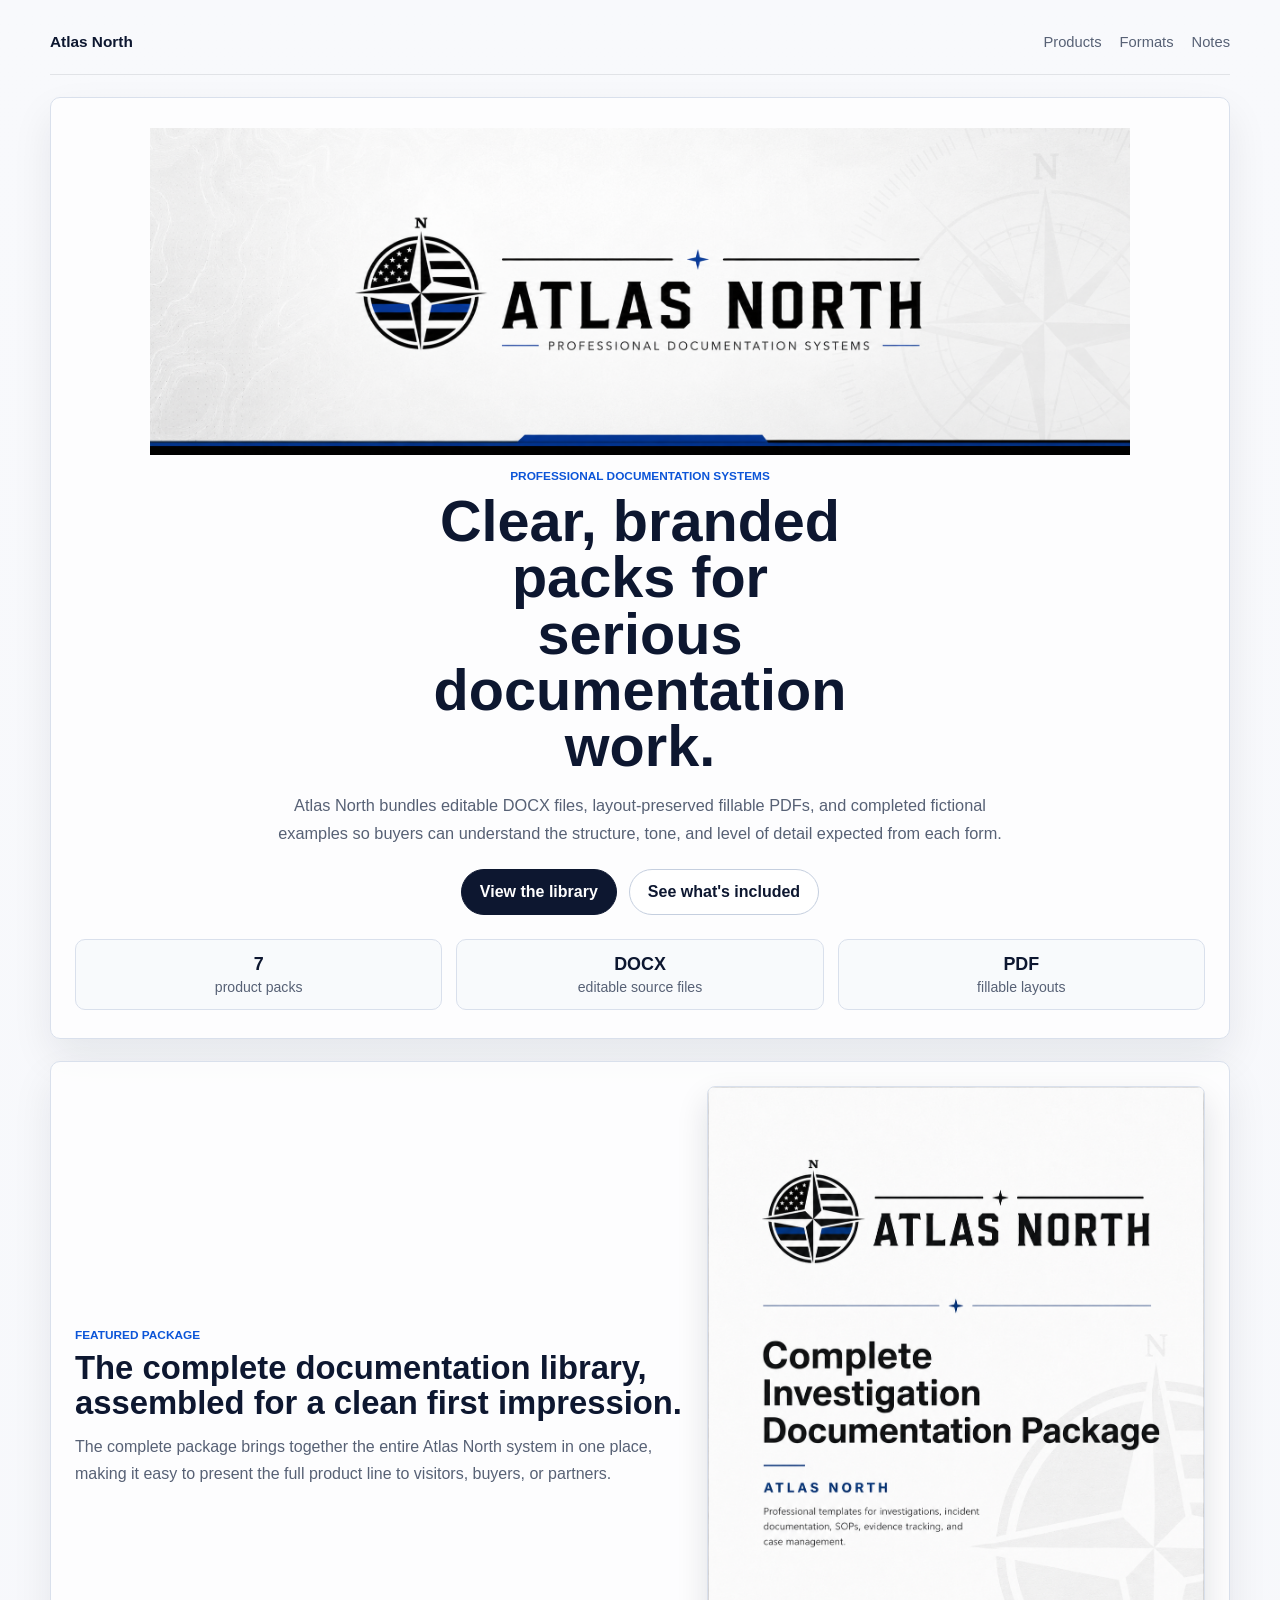
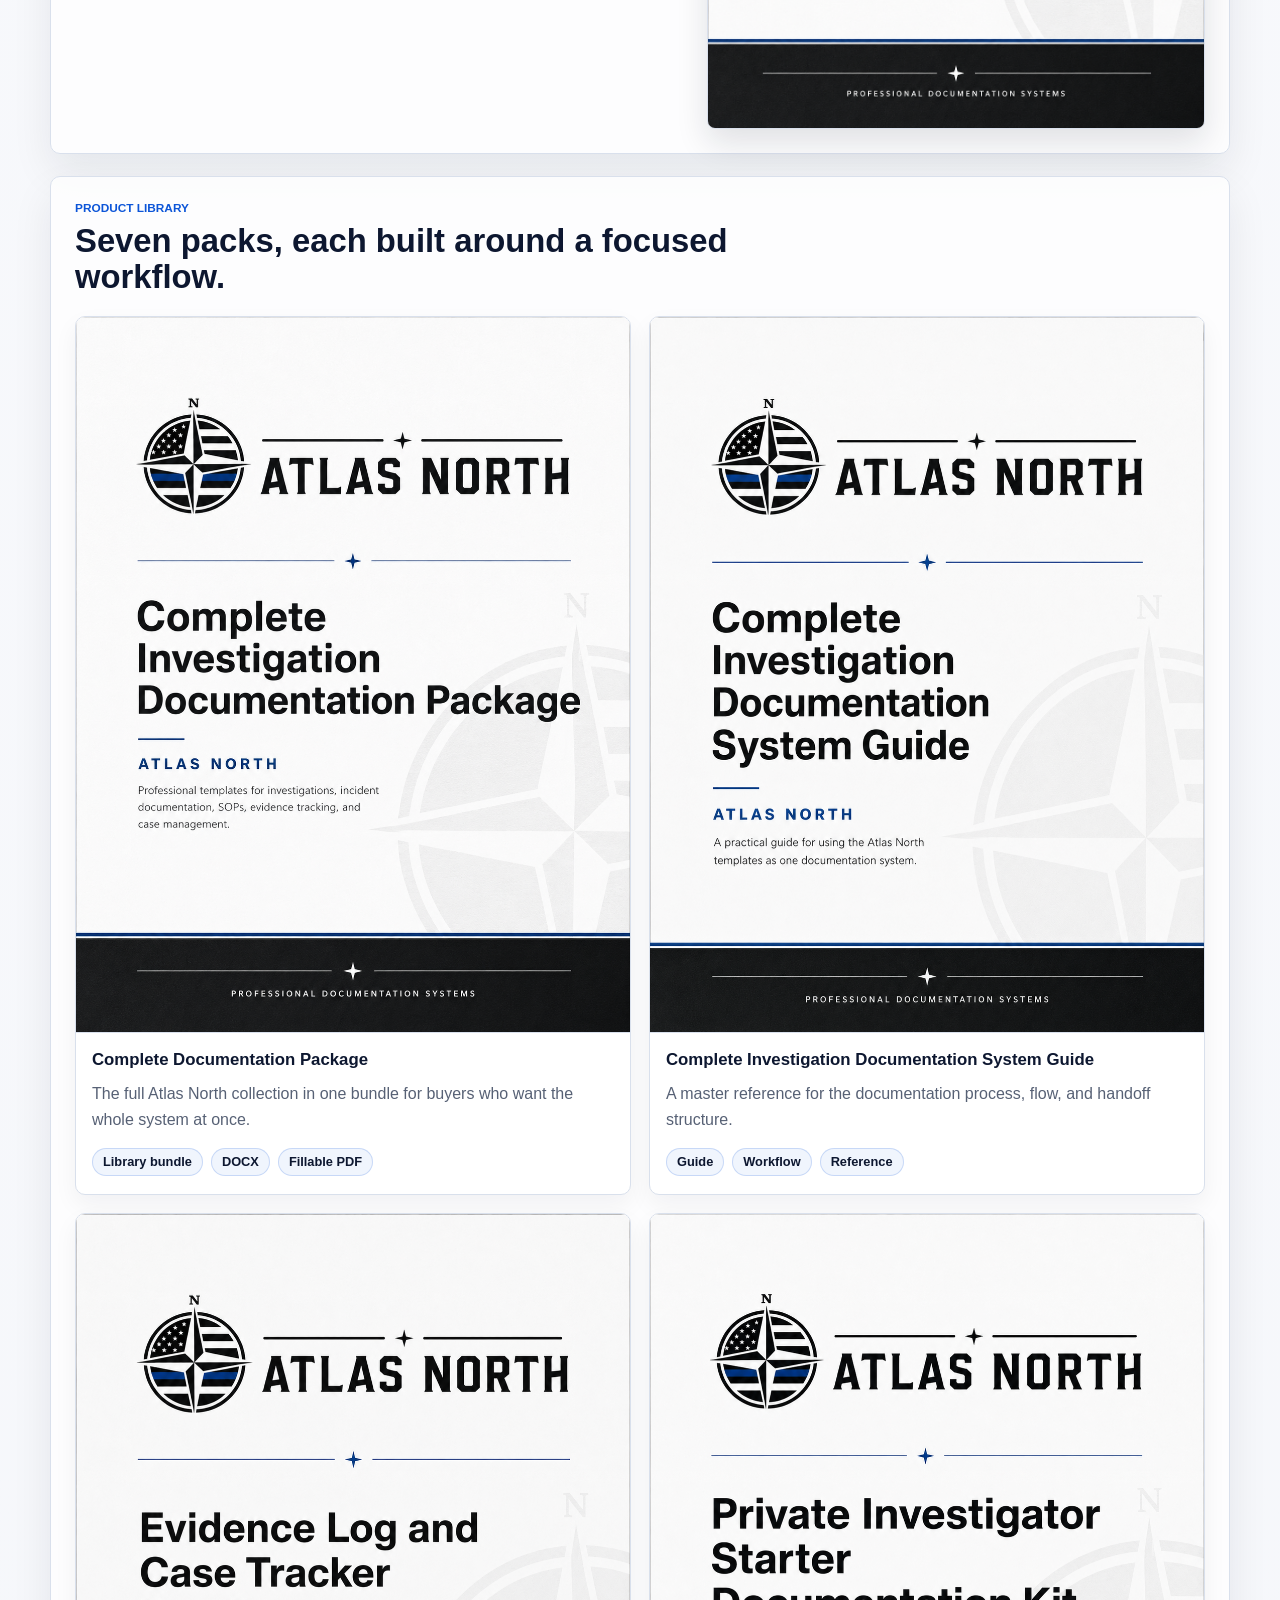
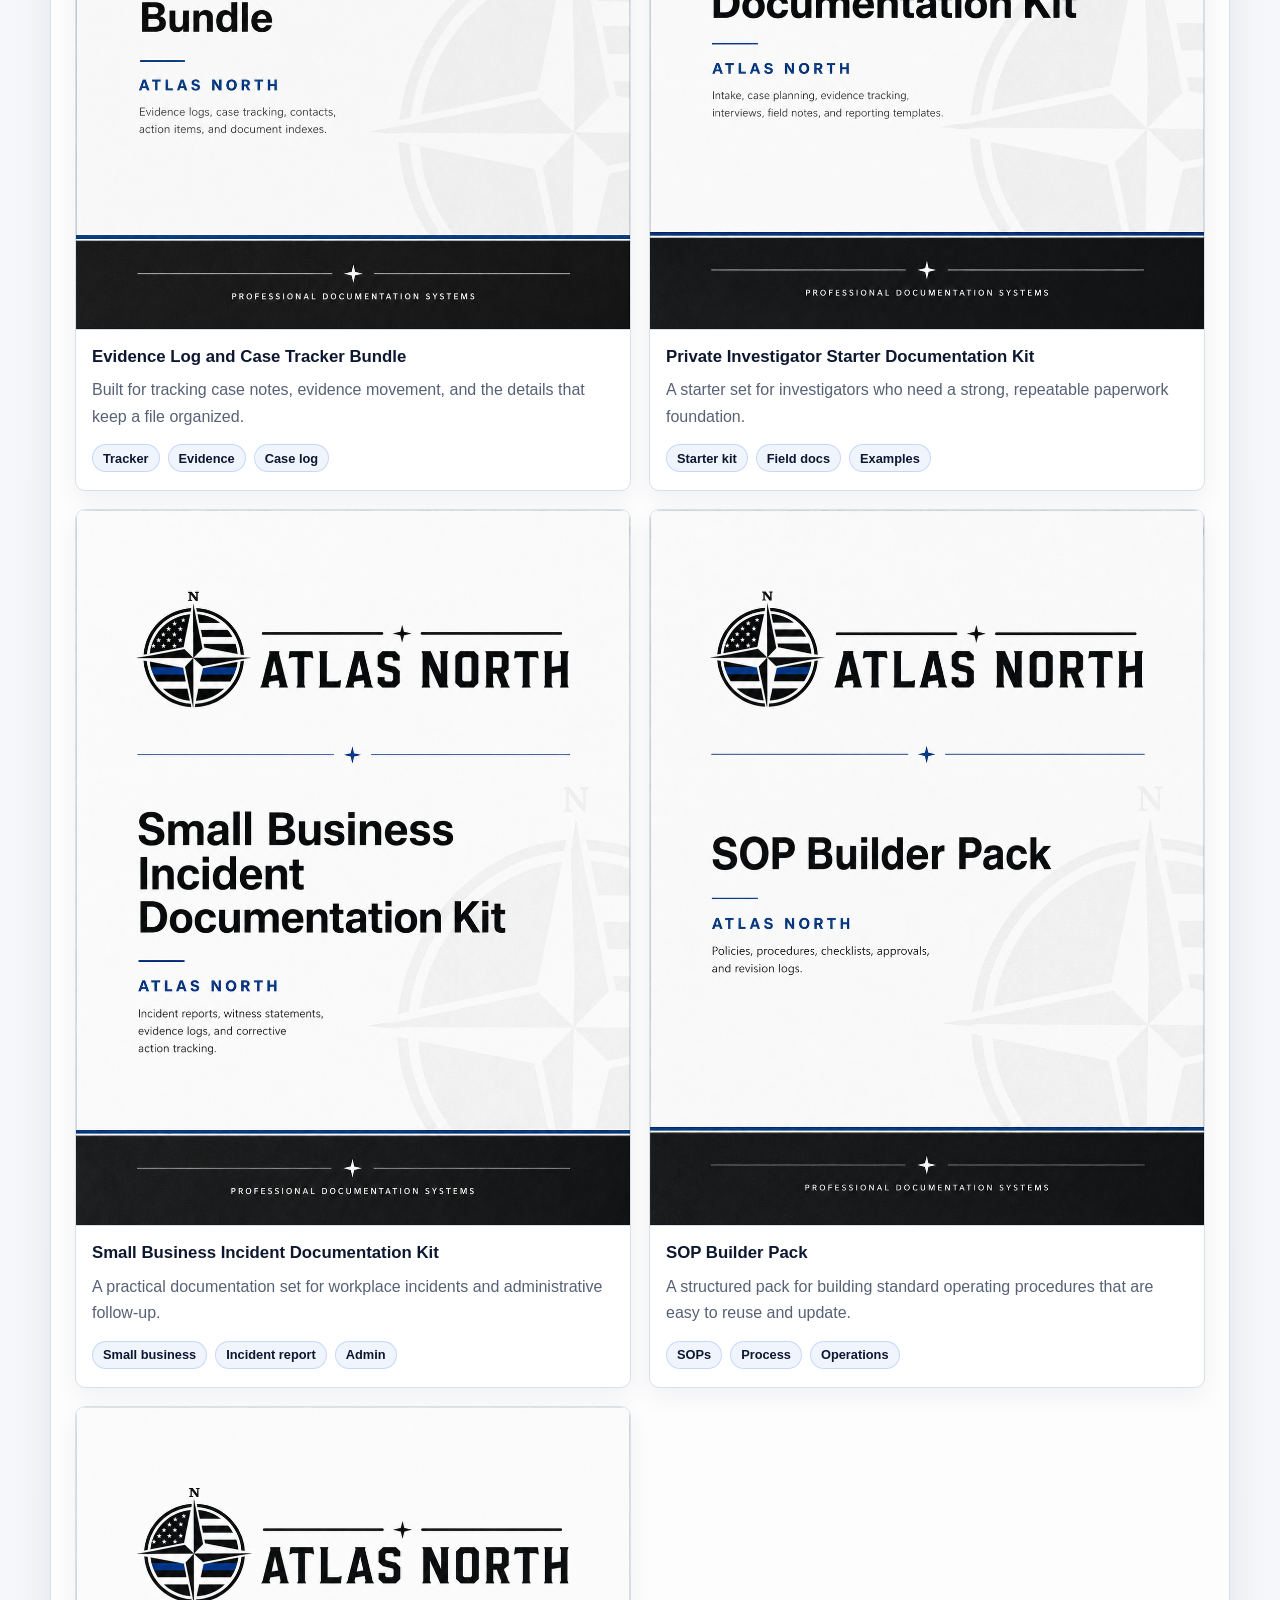
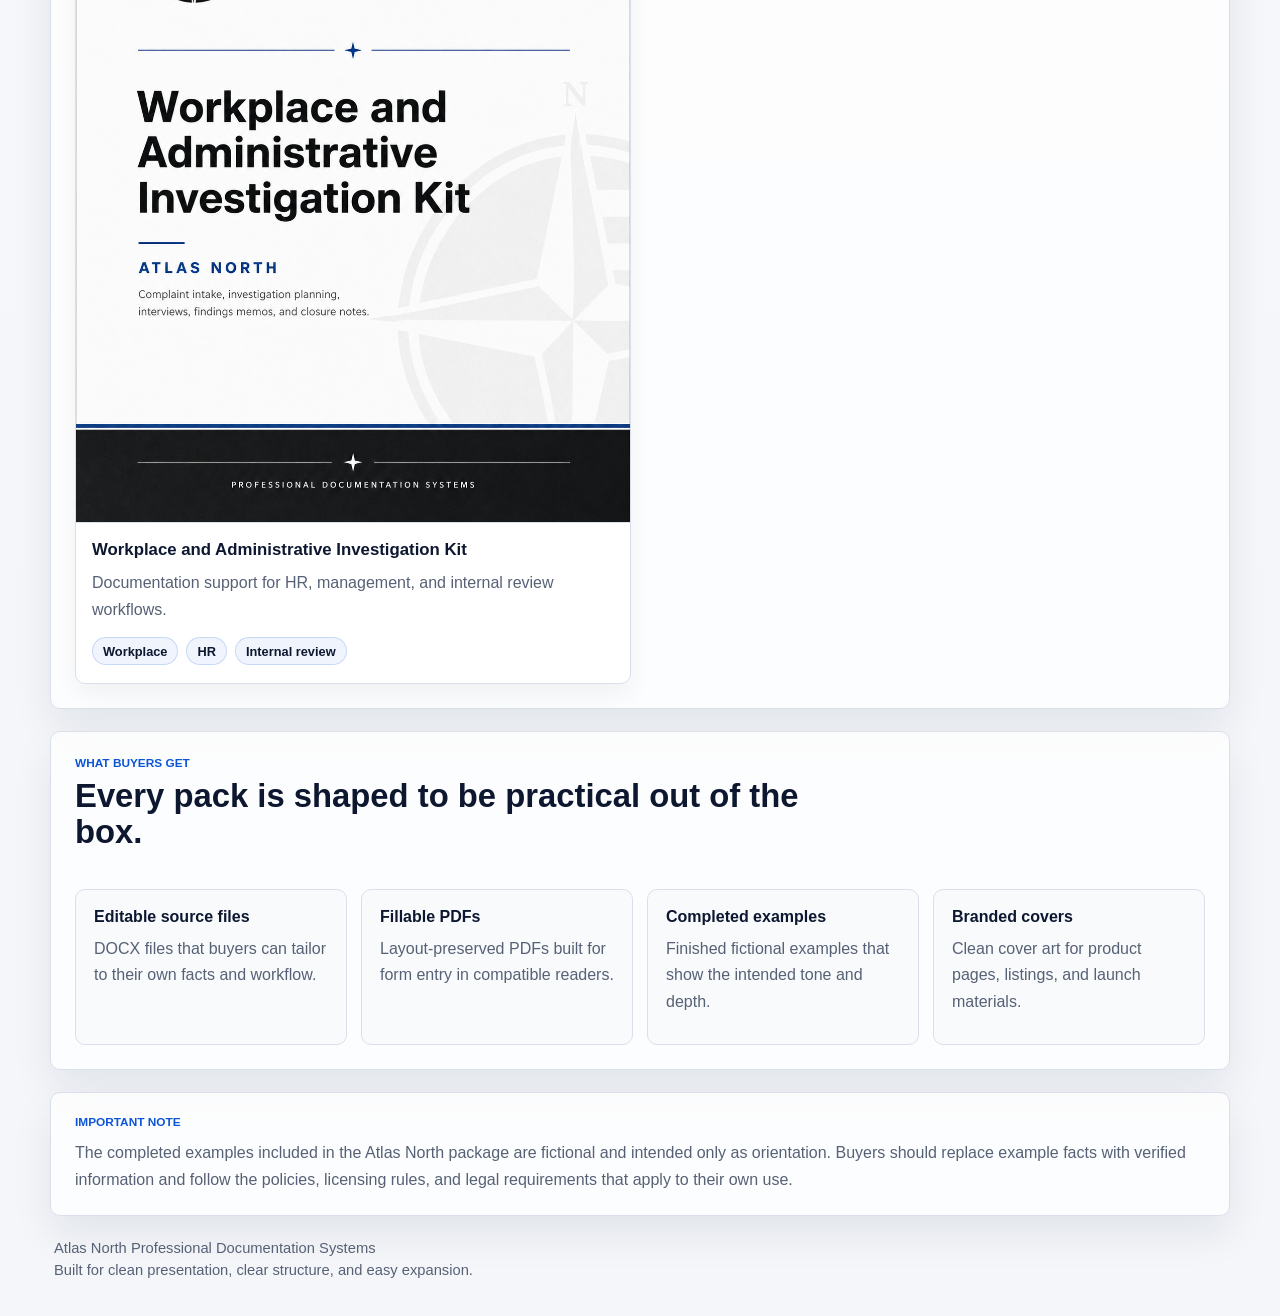
==== index.html @ 416d07b3 "Build Atlas North GitHub Pages site" ====
<!doctype html>
<html lang="en">
  <head>
    <meta charset="utf-8" />
    <meta name="viewport" content="width=device-width, initial-scale=1" />
    <meta
      name="description"
      content="Atlas North builds professional documentation systems with editable DOCX files, fillable PDFs, and completed examples for orientation."
    />
    <meta name="theme-color" content="#0d1730" />
    <title>Atlas North | Professional Documentation Systems</title>
    <link rel="icon" href="favicon.svg" type="image/svg+xml" />
    <link rel="stylesheet" href="styles.css" />
  </head>
  <body>
    <div class="page-shell">
      <header class="topbar">
        <a class="brand" href="#top" aria-label="Atlas North home">Atlas North</a>
        <nav class="nav">
          <a href="#products">Products</a>
          <a href="#formats">Formats</a>
          <a href="#notes">Notes</a>
        </nav>
      </header>

      <main id="top">
        <section class="hero">
          <img
            class="hero-logo"
            src="assets/atlas-north-header.png"
            alt="Atlas North Professional Documentation Systems logo"
          />

          <p class="kicker">Professional documentation systems</p>
          <h1>Clear, branded packs for serious documentation work.</h1>
          <p class="lede">
            Atlas North bundles editable DOCX files, layout-preserved fillable
            PDFs, and completed fictional examples so buyers can understand the
            structure, tone, and level of detail expected from each form.
          </p>

          <div class="hero-actions">
            <a class="button button-primary" href="#products">View the library</a>
            <a class="button button-secondary" href="#formats">See what&apos;s included</a>
          </div>

          <ul class="hero-stats" aria-label="Atlas North highlights">
            <li>
              <strong>7</strong>
              <span>product packs</span>
            </li>
            <li>
              <strong>DOCX</strong>
              <span>editable source files</span>
            </li>
            <li>
              <strong>PDF</strong>
              <span>fillable layouts</span>
            </li>
          </ul>
        </section>

        <section class="feature-band">
          <div class="feature-copy">
            <p class="section-label">Featured package</p>
            <h2>The complete documentation library, assembled for a clean first impression.</h2>
            <p>
              The complete package brings together the entire Atlas North system
              in one place, making it easy to present the full product line to
              visitors, buyers, or partners.
            </p>
          </div>
          <img
            class="feature-cover"
            src="assets/complete-documentation-package.png"
            alt="Cover art for the Atlas North Complete Documentation Package"
          />
        </section>

        <section id="products" class="section-block">
          <div class="section-heading">
            <p class="section-label">Product library</p>
            <h2>Seven packs, each built around a focused workflow.</h2>
          </div>

          <div class="product-grid">
            <article class="product-card">
              <img
                src="assets/complete-documentation-package.png"
                alt="Atlas North Complete Documentation Package cover"
              />
              <div class="card-body">
                <h3>Complete Documentation Package</h3>
                <p>
                  The full Atlas North collection in one bundle for buyers who
                  want the whole system at once.
                </p>
                <div class="tag-row">
                  <span>Library bundle</span>
                  <span>DOCX</span>
                  <span>Fillable PDF</span>
                </div>
              </div>
            </article>

            <article class="product-card">
              <img
                src="assets/complete-investigation-guide.png"
                alt="Atlas North Complete Investigation Documentation System Guide cover"
              />
              <div class="card-body">
                <h3>Complete Investigation Documentation System Guide</h3>
                <p>
                  A master reference for the documentation process, flow, and
                  handoff structure.
                </p>
                <div class="tag-row">
                  <span>Guide</span>
                  <span>Workflow</span>
                  <span>Reference</span>
                </div>
              </div>
            </article>

            <article class="product-card">
              <img
                src="assets/evidence-log-case-tracker.png"
                alt="Atlas North Evidence Log and Case Tracker Bundle cover"
              />
              <div class="card-body">
                <h3>Evidence Log and Case Tracker Bundle</h3>
                <p>
                  Built for tracking case notes, evidence movement, and the
                  details that keep a file organized.
                </p>
                <div class="tag-row">
                  <span>Tracker</span>
                  <span>Evidence</span>
                  <span>Case log</span>
                </div>
              </div>
            </article>

            <article class="product-card">
              <img
                src="assets/private-investigator-starter-kit.png"
                alt="Atlas North Private Investigator Starter Documentation Kit cover"
              />
              <div class="card-body">
                <h3>Private Investigator Starter Documentation Kit</h3>
                <p>
                  A starter set for investigators who need a strong, repeatable
                  paperwork foundation.
                </p>
                <div class="tag-row">
                  <span>Starter kit</span>
                  <span>Field docs</span>
                  <span>Examples</span>
                </div>
              </div>
            </article>

            <article class="product-card">
              <img
                src="assets/small-business-incident-kit.png"
                alt="Atlas North Small Business Incident Documentation Kit cover"
              />
              <div class="card-body">
                <h3>Small Business Incident Documentation Kit</h3>
                <p>
                  A practical documentation set for workplace incidents and
                  administrative follow-up.
                </p>
                <div class="tag-row">
                  <span>Small business</span>
                  <span>Incident report</span>
                  <span>Admin</span>
                </div>
              </div>
            </article>

            <article class="product-card">
              <img
                src="assets/sop-builder-pack.png"
                alt="Atlas North SOP Builder Pack cover"
              />
              <div class="card-body">
                <h3>SOP Builder Pack</h3>
                <p>
                  A structured pack for building standard operating procedures
                  that are easy to reuse and update.
                </p>
                <div class="tag-row">
                  <span>SOPs</span>
                  <span>Process</span>
                  <span>Operations</span>
                </div>
              </div>
            </article>

            <article class="product-card">
              <img
                src="assets/workplace-administrative-investigation-kit.png"
                alt="Atlas North Workplace and Administrative Investigation Kit cover"
              />
              <div class="card-body">
                <h3>Workplace and Administrative Investigation Kit</h3>
                <p>
                  Documentation support for HR, management, and internal review
                  workflows.
                </p>
                <div class="tag-row">
                  <span>Workplace</span>
                  <span>HR</span>
                  <span>Internal review</span>
                </div>
              </div>
            </article>
          </div>
        </section>

        <section id="formats" class="section-block split-block">
          <div class="section-heading">
            <p class="section-label">What buyers get</p>
            <h2>Every pack is shaped to be practical out of the box.</h2>
          </div>

          <div class="format-grid">
            <article class="info-card">
              <h3>Editable source files</h3>
              <p>DOCX files that buyers can tailor to their own facts and workflow.</p>
            </article>
            <article class="info-card">
              <h3>Fillable PDFs</h3>
              <p>Layout-preserved PDFs built for form entry in compatible readers.</p>
            </article>
            <article class="info-card">
              <h3>Completed examples</h3>
              <p>Finished fictional examples that show the intended tone and depth.</p>
            </article>
            <article class="info-card">
              <h3>Branded covers</h3>
              <p>Clean cover art for product pages, listings, and launch materials.</p>
            </article>
          </div>
        </section>

        <section id="notes" class="note-panel">
          <p class="section-label">Important note</p>
          <p>
            The completed examples included in the Atlas North package are
            fictional and intended only as orientation. Buyers should replace
            example facts with verified information and follow the policies,
            licensing rules, and legal requirements that apply to their own use.
          </p>
        </section>
      </main>

      <footer class="footer">
        <p>Atlas North Professional Documentation Systems</p>
        <p>Built for clean presentation, clear structure, and easy expansion.</p>
      </footer>
    </div>
  </body>
</html>
---- styles.css ----
:root {
  color-scheme: light;
  --bg: #f4f6fa;
  --panel: #ffffff;
  --panel-soft: #f8fafc;
  --line: #d9e0ec;
  --line-strong: #c5cfdf;
  --text: #101522;
  --muted: #576175;
  --accent: #0c55d8;
  --accent-deep: #0d1730;
  --shadow: 0 18px 40px rgba(15, 23, 42, 0.08);
}

*,
*::before,
*::after {
  box-sizing: border-box;
}

html {
  scroll-behavior: smooth;
}

body {
  margin: 0;
  font-family: Arial, Helvetica, sans-serif;
  background: linear-gradient(180deg, #f8f9fc 0%, var(--bg) 100%);
  color: var(--text);
}

img {
  display: block;
  max-width: 100%;
}

a {
  color: inherit;
  text-decoration: none;
}

.page-shell {
  width: min(1180px, calc(100% - 32px));
  margin: 0 auto;
  padding: 18px 0 36px;
}

.topbar {
  display: flex;
  align-items: center;
  justify-content: space-between;
  gap: 20px;
  padding: 10px 0 18px;
  border-bottom: 1px solid rgba(22, 31, 53, 0.1);
}

.brand {
  font-size: 0.96rem;
  font-weight: 700;
  color: var(--accent-deep);
}

.nav {
  display: flex;
  flex-wrap: wrap;
  justify-content: flex-end;
  gap: 18px;
  font-size: 0.92rem;
  color: var(--muted);
}

.nav a {
  display: inline-block;
  padding: 6px 0;
}

.hero,
.feature-band,
.section-block,
.note-panel {
  margin-top: 22px;
  border: 1px solid var(--line);
  background: rgba(255, 255, 255, 0.78);
  box-shadow: var(--shadow);
  border-radius: 10px;
}

.hero {
  padding: 30px 24px 28px;
  text-align: center;
}

.hero-logo {
  width: min(100%, 980px);
  margin: 0 auto 14px;
}

.kicker,
.section-label {
  margin: 0;
  text-transform: uppercase;
  font-size: 0.74rem;
  font-weight: 700;
  color: var(--accent);
}

.hero h1 {
  margin: 10px auto 0;
  max-width: 13ch;
  font-size: 3.6rem;
  line-height: 0.98;
  letter-spacing: 0;
  color: var(--accent-deep);
}

.lede {
  width: min(100%, 760px);
  margin: 16px auto 0;
  font-size: 1.02rem;
  line-height: 1.72;
  color: var(--muted);
}

.hero-actions {
  display: flex;
  flex-wrap: wrap;
  justify-content: center;
  gap: 12px;
  margin-top: 22px;
}

.button {
  display: inline-flex;
  align-items: center;
  justify-content: center;
  min-height: 46px;
  padding: 0 18px;
  border-radius: 999px;
  border: 1px solid transparent;
  font-weight: 700;
  transition: transform 140ms ease, border-color 140ms ease, background 140ms ease;
}

.button:hover,
.button:focus-visible,
.nav a:hover,
.nav a:focus-visible,
.brand:hover,
.brand:focus-visible {
  transform: translateY(-1px);
}

.button-primary {
  background: var(--accent-deep);
  color: #fff;
  border-color: var(--accent-deep);
}

.button-secondary {
  background: #fff;
  color: var(--accent-deep);
  border-color: var(--line-strong);
}

.hero-stats {
  display: grid;
  grid-template-columns: repeat(3, minmax(0, 1fr));
  gap: 14px;
  margin: 24px 0 0;
  padding: 0;
  list-style: none;
}

.hero-stats li {
  padding: 14px 16px;
  border: 1px solid var(--line);
  border-radius: 10px;
  background: var(--panel-soft);
}

.hero-stats strong {
  display: block;
  font-size: 1.12rem;
  color: var(--accent-deep);
}

.hero-stats span {
  display: block;
  margin-top: 4px;
  font-size: 0.88rem;
  color: var(--muted);
}

.feature-band {
  display: grid;
  grid-template-columns: 1.1fr 0.9fr;
  align-items: center;
  gap: 24px;
  padding: 24px;
}

.feature-copy h2,
.section-heading h2 {
  margin: 8px 0 0;
  font-size: 2.05rem;
  line-height: 1.08;
  color: var(--accent-deep);
}

.feature-copy p:last-child {
  margin: 12px 0 0;
  line-height: 1.7;
  color: var(--muted);
}

.feature-cover {
  width: 100%;
  aspect-ratio: 1103 / 1426;
  object-fit: contain;
  border-radius: 8px;
  border: 1px solid var(--line);
  background: #fff;
  box-shadow: 0 14px 32px rgba(15, 23, 42, 0.12);
}

.section-block {
  padding: 24px;
}

.section-heading {
  max-width: 760px;
}

.product-grid {
  display: grid;
  grid-template-columns: repeat(2, minmax(0, 1fr));
  gap: 18px;
  margin-top: 22px;
}

.product-card {
  overflow: hidden;
  border: 1px solid var(--line);
  border-radius: 10px;
  background: #fff;
  box-shadow: 0 10px 24px rgba(15, 23, 42, 0.05);
}

.product-card img {
  width: 100%;
  aspect-ratio: 1103 / 1426;
  object-fit: contain;
  border-bottom: 1px solid var(--line);
  background: #fff;
}

.card-body {
  padding: 16px 16px 18px;
}

.card-body h3 {
  margin: 0;
  font-size: 1.05rem;
  line-height: 1.28;
  color: var(--accent-deep);
}

.card-body p {
  margin: 10px 0 0;
  line-height: 1.65;
  color: var(--muted);
}

.tag-row {
  display: flex;
  flex-wrap: wrap;
  gap: 8px;
  margin-top: 14px;
}

.tag-row span {
  display: inline-flex;
  align-items: center;
  min-height: 28px;
  padding: 0 10px;
  border-radius: 999px;
  border: 1px solid rgba(12, 85, 216, 0.18);
  background: rgba(12, 85, 216, 0.06);
  color: var(--accent-deep);
  font-size: 0.8rem;
  font-weight: 700;
}

.split-block {
  display: grid;
  gap: 18px;
}

.format-grid {
  display: grid;
  grid-template-columns: repeat(4, minmax(0, 1fr));
  gap: 14px;
  margin-top: 22px;
}

.info-card {
  min-height: 156px;
  padding: 18px;
  border: 1px solid var(--line);
  border-radius: 10px;
  background: var(--panel-soft);
}

.info-card h3 {
  margin: 0;
  font-size: 1rem;
  color: var(--accent-deep);
}

.info-card p {
  margin: 10px 0 0;
  line-height: 1.65;
  color: var(--muted);
}

.note-panel {
  padding: 22px 24px;
}

.note-panel p:last-child {
  margin: 10px 0 0;
  line-height: 1.7;
  color: var(--muted);
}

.footer {
  padding: 18px 4px 2px;
  color: var(--muted);
  font-size: 0.92rem;
}

.footer p {
  margin: 6px 0 0;
}

@media (max-width: 900px) {
  .hero h1 {
    font-size: 2.9rem;
  }

  .feature-copy h2,
  .section-heading h2 {
    font-size: 1.78rem;
  }

  .feature-band,
  .product-grid,
  .format-grid {
    grid-template-columns: 1fr;
  }

  .hero-stats {
    grid-template-columns: 1fr;
  }
}

@media (max-width: 640px) {
  .hero h1 {
    font-size: 2.4rem;
  }

  .feature-copy h2,
  .section-heading h2 {
    font-size: 1.55rem;
  }

  .page-shell {
    width: min(100%, calc(100% - 22px));
    padding-top: 12px;
  }

  .topbar {
    align-items: flex-start;
    flex-direction: column;
  }

  .nav {
    justify-content: flex-start;
    gap: 12px;
  }

  .hero,
  .feature-band,
  .section-block,
  .note-panel {
    padding-left: 16px;
    padding-right: 16px;
  }

  .hero {
    padding-top: 22px;
  }
}
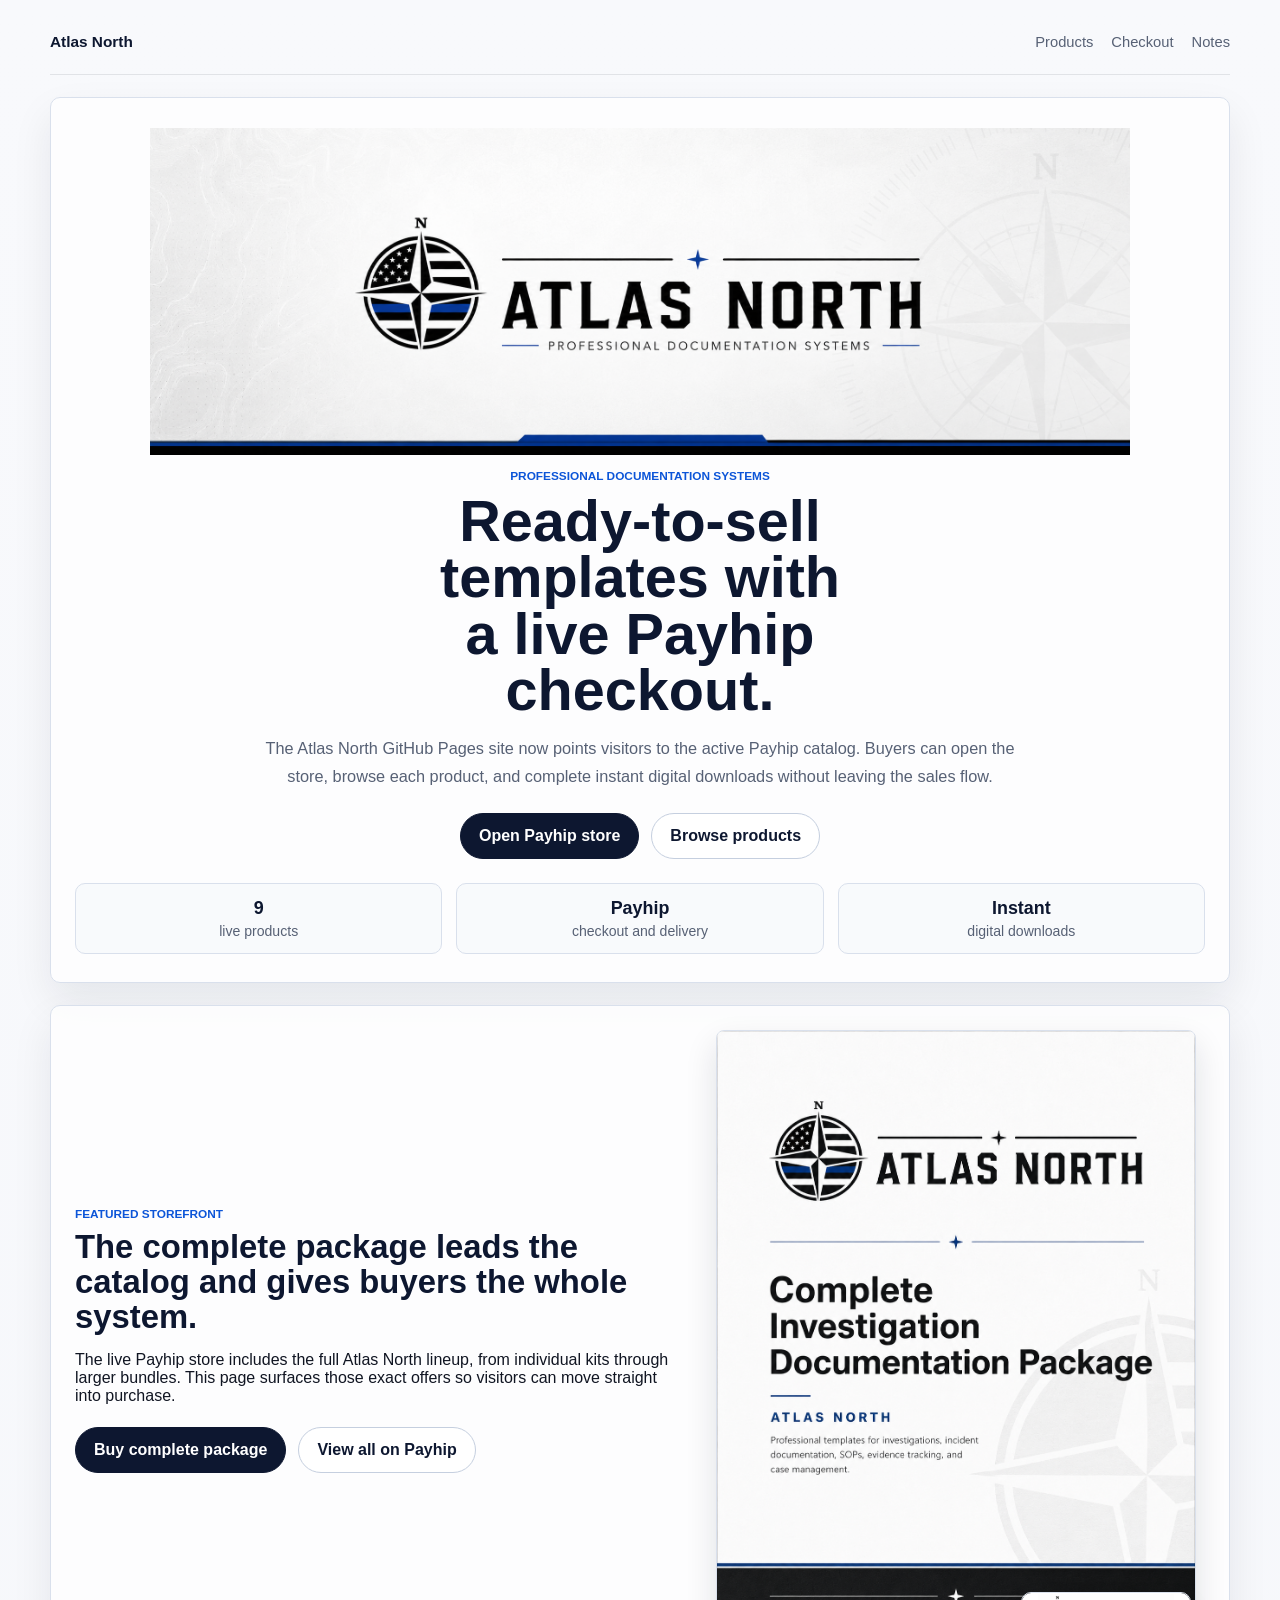
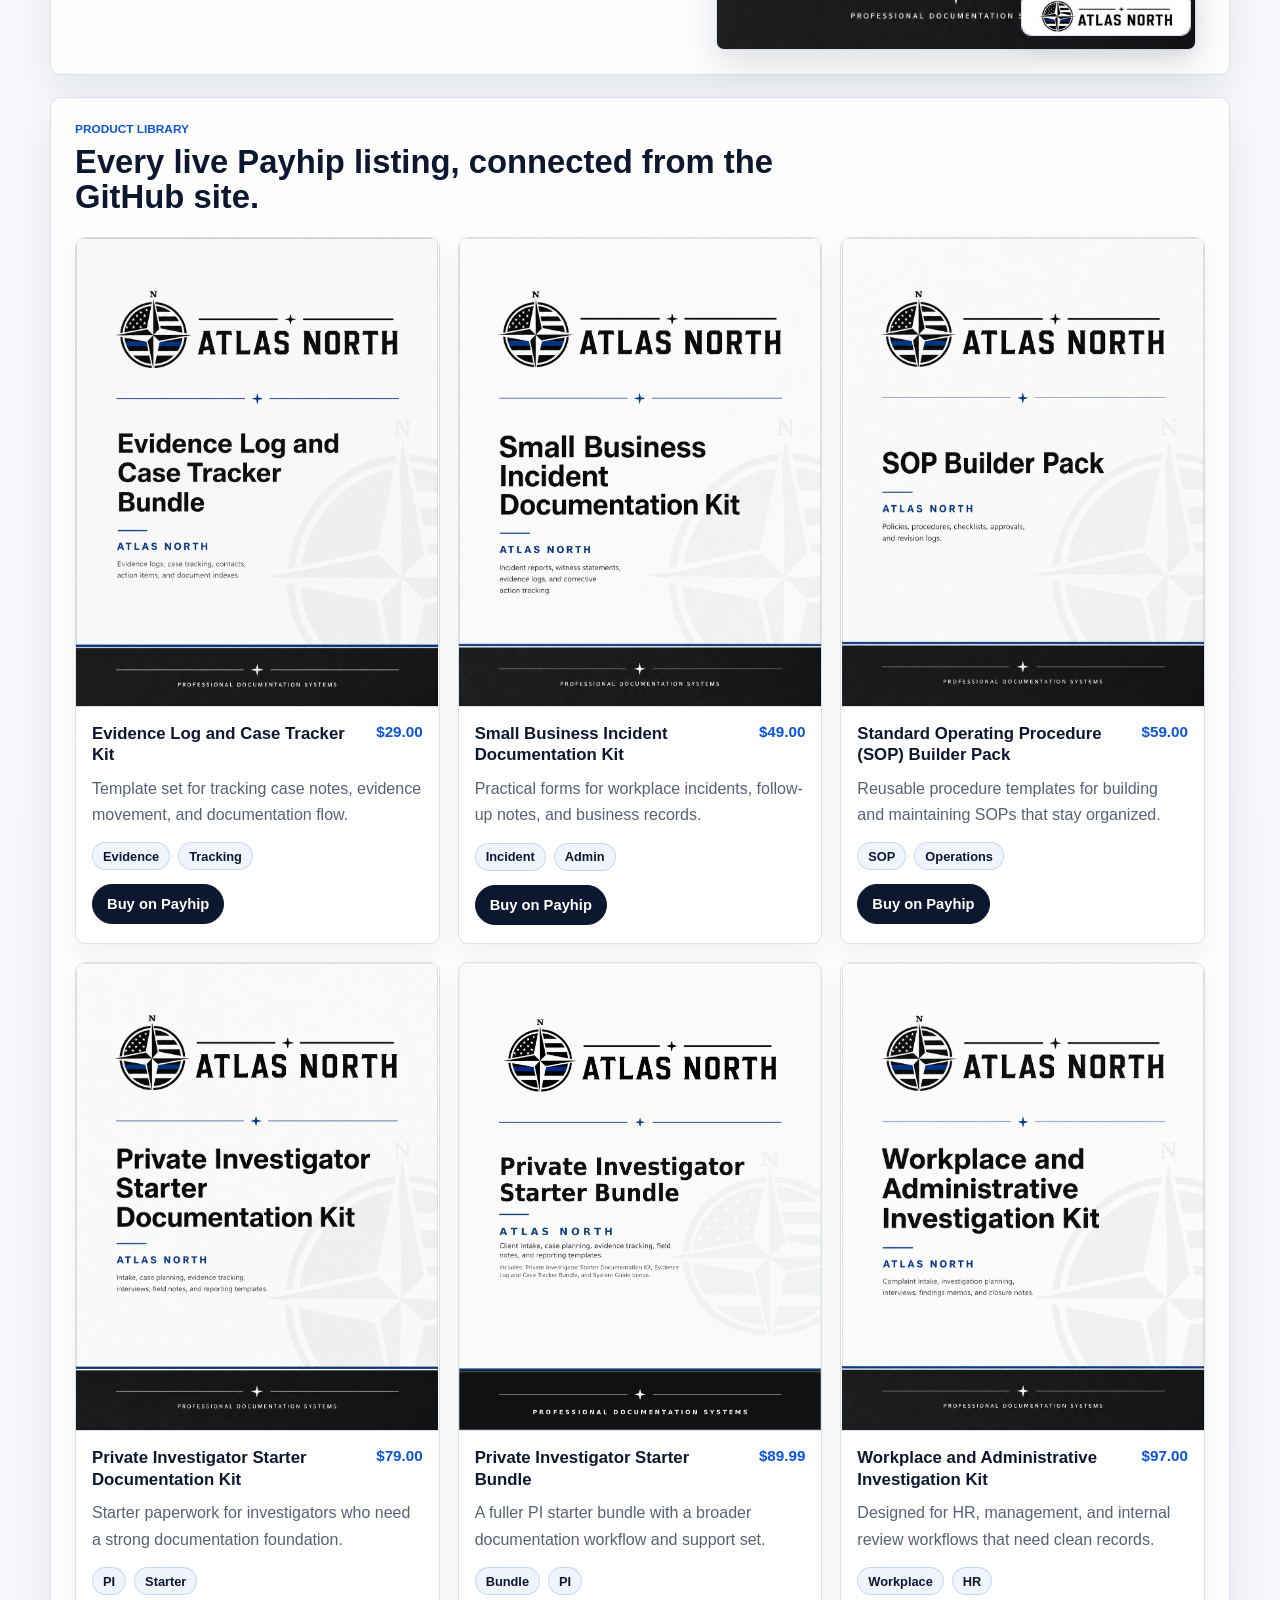
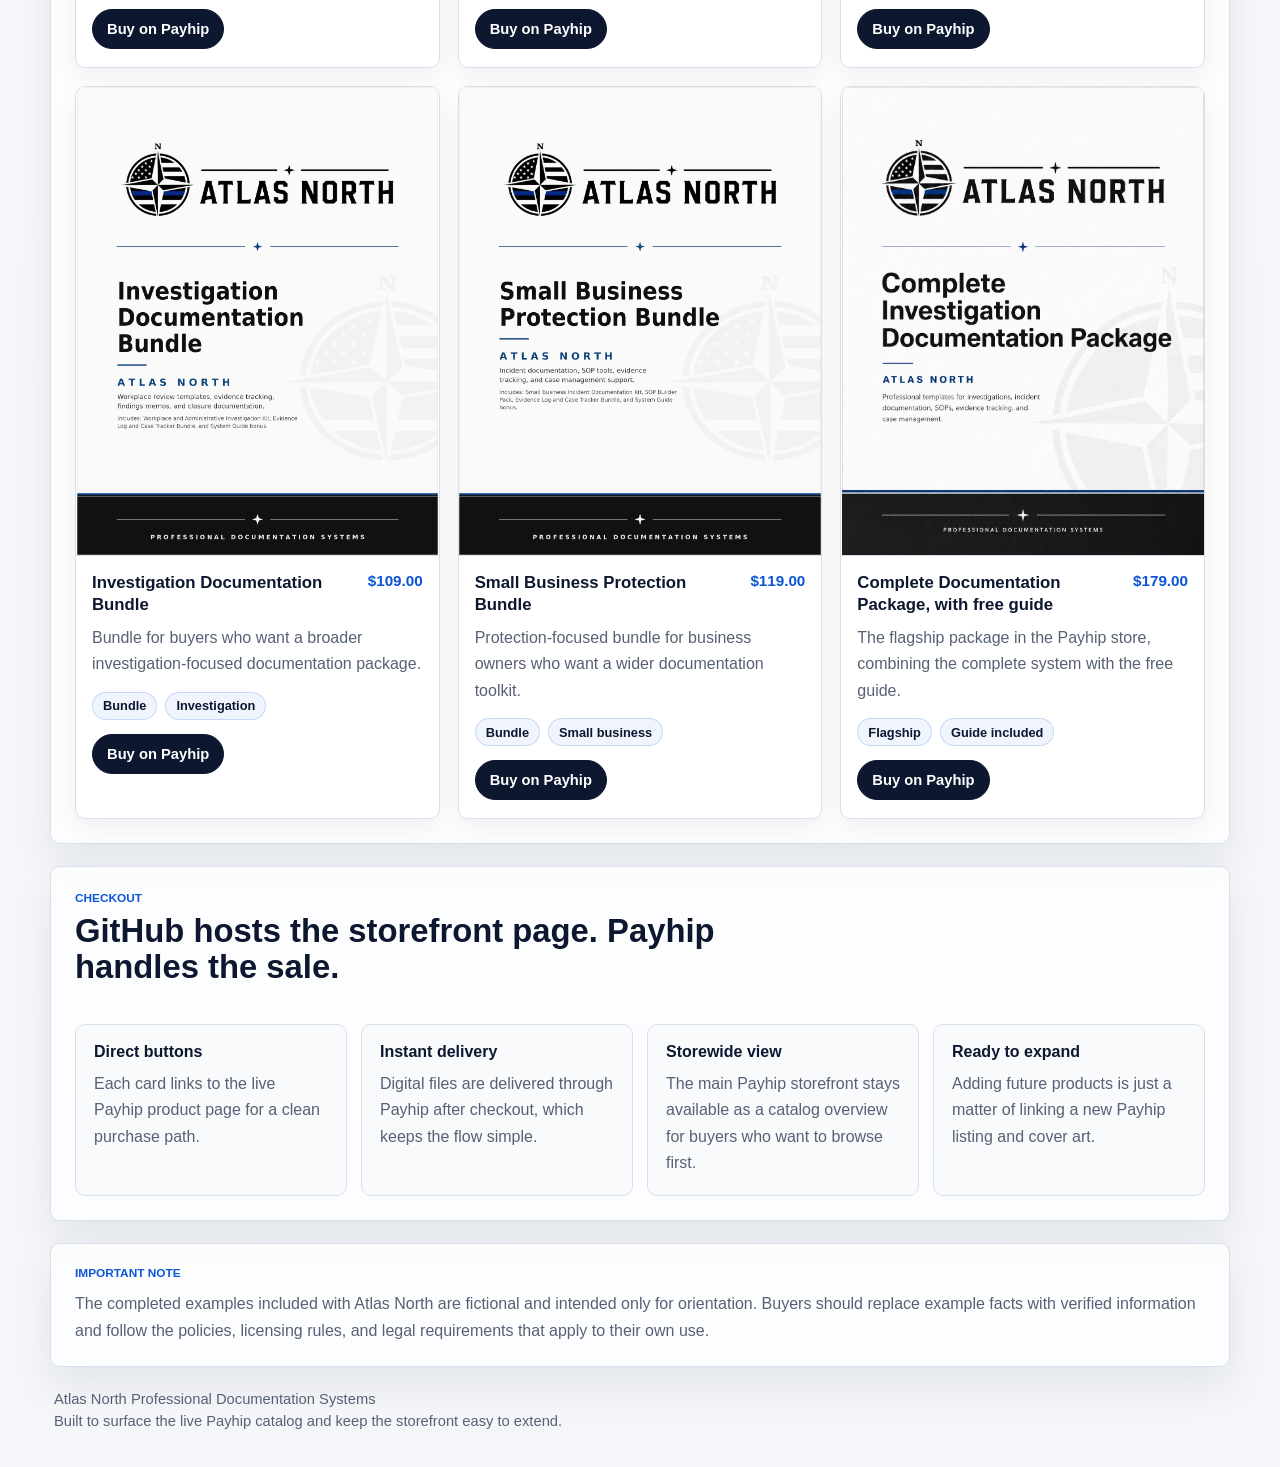
==== commit c2bd3880: "Wire Atlas North site to Payhip catalog" ====
--- a/index.html
+++ b/index.html
@@ -5,10 +5,10 @@
     <meta name="viewport" content="width=device-width, initial-scale=1" />
     <meta
       name="description"
-      content="Atlas North builds professional documentation systems with editable DOCX files, fillable PDFs, and completed examples for orientation."
+      content="Atlas North documentation systems now links directly to the live Payhip catalog for instant digital downloads."
     />
     <meta name="theme-color" content="#0d1730" />
-    <title>Atlas North | Professional Documentation Systems</title>
+    <title>Atlas North | Payhip Storefront</title>
     <link rel="icon" href="favicon.svg" type="image/svg+xml" />
     <link rel="stylesheet" href="styles.css" />
   </head>
@@ -18,7 +18,7 @@
         <a class="brand" href="#top" aria-label="Atlas North home">Atlas North</a>
         <nav class="nav">
           <a href="#products">Products</a>
-          <a href="#formats">Formats</a>
+          <a href="#checkout">Checkout</a>
           <a href="#notes">Notes</a>
         </nav>
       </header>
@@ -32,215 +32,243 @@
           />
 
           <p class="kicker">Professional documentation systems</p>
-          <h1>Clear, branded packs for serious documentation work.</h1>
+          <h1>Ready-to-sell templates with a live Payhip checkout.</h1>
           <p class="lede">
-            Atlas North bundles editable DOCX files, layout-preserved fillable
-            PDFs, and completed fictional examples so buyers can understand the
-            structure, tone, and level of detail expected from each form.
+            The Atlas North GitHub Pages site now points visitors to the active
+            Payhip catalog. Buyers can open the store, browse each product, and
+            complete instant digital downloads without leaving the sales flow.
           </p>
 
           <div class="hero-actions">
-            <a class="button button-primary" href="#products">View the library</a>
-            <a class="button button-secondary" href="#formats">See what&apos;s included</a>
+            <a class="button button-primary" href="https://payhip.com/AtlasNorth" target="_blank" rel="noreferrer">
+              Open Payhip store
+            </a>
+            <a class="button button-secondary" href="#products">Browse products</a>
           </div>
 
           <ul class="hero-stats" aria-label="Atlas North highlights">
             <li>
-              <strong>7</strong>
-              <span>product packs</span>
+              <strong>9</strong>
+              <span>live products</span>
             </li>
             <li>
-              <strong>DOCX</strong>
-              <span>editable source files</span>
+              <strong>Payhip</strong>
+              <span>checkout and delivery</span>
             </li>
             <li>
-              <strong>PDF</strong>
-              <span>fillable layouts</span>
+              <strong>Instant</strong>
+              <span>digital downloads</span>
             </li>
           </ul>
         </section>
 
         <section class="feature-band">
           <div class="feature-copy">
-            <p class="section-label">Featured package</p>
-            <h2>The complete documentation library, assembled for a clean first impression.</h2>
+            <p class="section-label">Featured storefront</p>
+            <h2>The complete package leads the catalog and gives buyers the whole system.</h2>
             <p>
-              The complete package brings together the entire Atlas North system
-              in one place, making it easy to present the full product line to
-              visitors, buyers, or partners.
+              The live Payhip store includes the full Atlas North lineup, from
+              individual kits through larger bundles. This page surfaces those
+              exact offers so visitors can move straight into purchase.
             </p>
-          </div>
-          <img
-            class="feature-cover"
-            src="assets/complete-documentation-package.png"
-            alt="Cover art for the Atlas North Complete Documentation Package"
-          />
+            <div class="hero-actions hero-actions-left">
+              <a class="button button-primary" href="https://payhip.com/b/CqsoE" target="_blank" rel="noreferrer">
+                Buy complete package
+              </a>
+              <a class="button button-secondary" href="https://payhip.com/AtlasNorth" target="_blank" rel="noreferrer">
+                View all on Payhip
+              </a>
+            </div>
+          </div>
+          <div class="feature-art">
+            <img
+              class="feature-cover"
+              src="assets/complete-documentation-package.png"
+              alt="Cover art for the Atlas North Complete Documentation Package"
+            />
+            <img
+              class="feature-badge"
+              src="assets/payhip-logo.png"
+              alt="Payhip logo"
+            />
+          </div>
         </section>
 
         <section id="products" class="section-block">
           <div class="section-heading">
             <p class="section-label">Product library</p>
-            <h2>Seven packs, each built around a focused workflow.</h2>
+            <h2>Every live Payhip listing, connected from the GitHub site.</h2>
           </div>
 
           <div class="product-grid">
             <article class="product-card">
-              <img
-                src="assets/complete-documentation-package.png"
-                alt="Atlas North Complete Documentation Package cover"
-              />
-              <div class="card-body">
-                <h3>Complete Documentation Package</h3>
-                <p>
-                  The full Atlas North collection in one bundle for buyers who
-                  want the whole system at once.
-                </p>
-                <div class="tag-row">
-                  <span>Library bundle</span>
-                  <span>DOCX</span>
-                  <span>Fillable PDF</span>
-                </div>
-              </div>
-            </article>
-
-            <article class="product-card">
-              <img
-                src="assets/complete-investigation-guide.png"
-                alt="Atlas North Complete Investigation Documentation System Guide cover"
-              />
-              <div class="card-body">
-                <h3>Complete Investigation Documentation System Guide</h3>
-                <p>
-                  A master reference for the documentation process, flow, and
-                  handoff structure.
-                </p>
-                <div class="tag-row">
-                  <span>Guide</span>
-                  <span>Workflow</span>
-                  <span>Reference</span>
-                </div>
-              </div>
-            </article>
-
-            <article class="product-card">
-              <img
-                src="assets/evidence-log-case-tracker.png"
-                alt="Atlas North Evidence Log and Case Tracker Bundle cover"
-              />
-              <div class="card-body">
-                <h3>Evidence Log and Case Tracker Bundle</h3>
-                <p>
-                  Built for tracking case notes, evidence movement, and the
-                  details that keep a file organized.
-                </p>
-                <div class="tag-row">
-                  <span>Tracker</span>
+              <img src="assets/evidence-log-case-tracker.png" alt="Evidence Log and Case Tracker Kit cover" />
+              <div class="card-body">
+                <div class="card-head">
+                  <h3>Evidence Log and Case Tracker Kit</h3>
+                  <span class="price">$29.00</span>
+                </div>
+                <p>Template set for tracking case notes, evidence movement, and documentation flow.</p>
+                <div class="tag-row">
                   <span>Evidence</span>
-                  <span>Case log</span>
-                </div>
-              </div>
-            </article>
-
-            <article class="product-card">
-              <img
-                src="assets/private-investigator-starter-kit.png"
-                alt="Atlas North Private Investigator Starter Documentation Kit cover"
-              />
-              <div class="card-body">
-                <h3>Private Investigator Starter Documentation Kit</h3>
-                <p>
-                  A starter set for investigators who need a strong, repeatable
-                  paperwork foundation.
-                </p>
-                <div class="tag-row">
-                  <span>Starter kit</span>
-                  <span>Field docs</span>
-                  <span>Examples</span>
-                </div>
-              </div>
-            </article>
-
-            <article class="product-card">
-              <img
-                src="assets/small-business-incident-kit.png"
-                alt="Atlas North Small Business Incident Documentation Kit cover"
-              />
-              <div class="card-body">
-                <h3>Small Business Incident Documentation Kit</h3>
-                <p>
-                  A practical documentation set for workplace incidents and
-                  administrative follow-up.
-                </p>
-                <div class="tag-row">
-                  <span>Small business</span>
-                  <span>Incident report</span>
+                  <span>Tracking</span>
+                </div>
+                <a class="button button-primary button-small" href="https://payhip.com/b/xnjs8" target="_blank" rel="noreferrer">Buy on Payhip</a>
+              </div>
+            </article>
+
+            <article class="product-card">
+              <img src="assets/small-business-incident-kit.png" alt="Small Business Incident Documentation Kit cover" />
+              <div class="card-body">
+                <div class="card-head">
+                  <h3>Small Business Incident Documentation Kit</h3>
+                  <span class="price">$49.00</span>
+                </div>
+                <p>Practical forms for workplace incidents, follow-up notes, and business records.</p>
+                <div class="tag-row">
+                  <span>Incident</span>
                   <span>Admin</span>
                 </div>
-              </div>
-            </article>
-
-            <article class="product-card">
-              <img
-                src="assets/sop-builder-pack.png"
-                alt="Atlas North SOP Builder Pack cover"
-              />
-              <div class="card-body">
-                <h3>SOP Builder Pack</h3>
-                <p>
-                  A structured pack for building standard operating procedures
-                  that are easy to reuse and update.
-                </p>
-                <div class="tag-row">
-                  <span>SOPs</span>
-                  <span>Process</span>
+                <a class="button button-primary button-small" href="https://payhip.com/b/ICSuf" target="_blank" rel="noreferrer">Buy on Payhip</a>
+              </div>
+            </article>
+
+            <article class="product-card">
+              <img src="assets/sop-builder-pack.png" alt="SOP Builder Pack cover" />
+              <div class="card-body">
+                <div class="card-head">
+                  <h3>Standard Operating Procedure (SOP) Builder Pack</h3>
+                  <span class="price">$59.00</span>
+                </div>
+                <p>Reusable procedure templates for building and maintaining SOPs that stay organized.</p>
+                <div class="tag-row">
+                  <span>SOP</span>
                   <span>Operations</span>
                 </div>
-              </div>
-            </article>
-
-            <article class="product-card">
-              <img
-                src="assets/workplace-administrative-investigation-kit.png"
-                alt="Atlas North Workplace and Administrative Investigation Kit cover"
-              />
-              <div class="card-body">
-                <h3>Workplace and Administrative Investigation Kit</h3>
-                <p>
-                  Documentation support for HR, management, and internal review
-                  workflows.
-                </p>
+                <a class="button button-primary button-small" href="https://payhip.com/b/bG1ha" target="_blank" rel="noreferrer">Buy on Payhip</a>
+              </div>
+            </article>
+
+            <article class="product-card">
+              <img src="assets/private-investigator-starter-kit.png" alt="Private Investigator Starter Documentation Kit cover" />
+              <div class="card-body">
+                <div class="card-head">
+                  <h3>Private Investigator Starter Documentation Kit</h3>
+                  <span class="price">$79.00</span>
+                </div>
+                <p>Starter paperwork for investigators who need a strong documentation foundation.</p>
+                <div class="tag-row">
+                  <span>PI</span>
+                  <span>Starter</span>
+                </div>
+                <a class="button button-primary button-small" href="https://payhip.com/b/N2TQp" target="_blank" rel="noreferrer">Buy on Payhip</a>
+              </div>
+            </article>
+
+            <article class="product-card">
+              <img src="assets/private-investigator-starter-bundle.png" alt="Private Investigator Starter Bundle cover" />
+              <div class="card-body">
+                <div class="card-head">
+                  <h3>Private Investigator Starter Bundle</h3>
+                  <span class="price">$89.99</span>
+                </div>
+                <p>A fuller PI starter bundle with a broader documentation workflow and support set.</p>
+                <div class="tag-row">
+                  <span>Bundle</span>
+                  <span>PI</span>
+                </div>
+                <a class="button button-primary button-small" href="https://payhip.com/b/1onMa" target="_blank" rel="noreferrer">Buy on Payhip</a>
+              </div>
+            </article>
+
+            <article class="product-card">
+              <img src="assets/workplace-administrative-investigation-kit.png" alt="Workplace and Administrative Investigation Kit cover" />
+              <div class="card-body">
+                <div class="card-head">
+                  <h3>Workplace and Administrative Investigation Kit</h3>
+                  <span class="price">$97.00</span>
+                </div>
+                <p>Designed for HR, management, and internal review workflows that need clean records.</p>
                 <div class="tag-row">
                   <span>Workplace</span>
                   <span>HR</span>
-                  <span>Internal review</span>
-                </div>
-              </div>
-            </article>
-          </div>
-        </section>
-
-        <section id="formats" class="section-block split-block">
+                </div>
+                <a class="button button-primary button-small" href="https://payhip.com/b/pC539" target="_blank" rel="noreferrer">Buy on Payhip</a>
+              </div>
+            </article>
+
+            <article class="product-card">
+              <img src="assets/investigation-documentation-bundle.png" alt="Investigation Documentation Bundle cover" />
+              <div class="card-body">
+                <div class="card-head">
+                  <h3>Investigation Documentation Bundle</h3>
+                  <span class="price">$109.00</span>
+                </div>
+                <p>Bundle for buyers who want a broader investigation-focused documentation package.</p>
+                <div class="tag-row">
+                  <span>Bundle</span>
+                  <span>Investigation</span>
+                </div>
+                <a class="button button-primary button-small" href="https://payhip.com/b/ohDwU" target="_blank" rel="noreferrer">Buy on Payhip</a>
+              </div>
+            </article>
+
+            <article class="product-card">
+              <img src="assets/small-business-protection-bundle.png" alt="Small Business Protection Bundle cover" />
+              <div class="card-body">
+                <div class="card-head">
+                  <h3>Small Business Protection Bundle</h3>
+                  <span class="price">$119.00</span>
+                </div>
+                <p>Protection-focused bundle for business owners who want a wider documentation toolkit.</p>
+                <div class="tag-row">
+                  <span>Bundle</span>
+                  <span>Small business</span>
+                </div>
+                <a class="button button-primary button-small" href="https://payhip.com/b/Uytnj" target="_blank" rel="noreferrer">Buy on Payhip</a>
+              </div>
+            </article>
+
+            <article class="product-card">
+              <img src="assets/complete-documentation-package.png" alt="Complete Documentation Package cover" />
+              <div class="card-body">
+                <div class="card-head">
+                  <h3>Complete Documentation Package, with free guide</h3>
+                  <span class="price">$179.00</span>
+                </div>
+                <p>The flagship package in the Payhip store, combining the complete system with the free guide.</p>
+                <div class="tag-row">
+                  <span>Flagship</span>
+                  <span>Guide included</span>
+                </div>
+                <a class="button button-primary button-small" href="https://payhip.com/b/CqsoE" target="_blank" rel="noreferrer">Buy on Payhip</a>
+              </div>
+            </article>
+          </div>
+        </section>
+
+        <section id="checkout" class="section-block split-block">
           <div class="section-heading">
-            <p class="section-label">What buyers get</p>
-            <h2>Every pack is shaped to be practical out of the box.</h2>
+            <p class="section-label">Checkout</p>
+            <h2>GitHub hosts the storefront page. Payhip handles the sale.</h2>
           </div>
 
           <div class="format-grid">
             <article class="info-card">
-              <h3>Editable source files</h3>
-              <p>DOCX files that buyers can tailor to their own facts and workflow.</p>
-            </article>
-            <article class="info-card">
-              <h3>Fillable PDFs</h3>
-              <p>Layout-preserved PDFs built for form entry in compatible readers.</p>
-            </article>
-            <article class="info-card">
-              <h3>Completed examples</h3>
-              <p>Finished fictional examples that show the intended tone and depth.</p>
-            </article>
-            <article class="info-card">
-              <h3>Branded covers</h3>
-              <p>Clean cover art for product pages, listings, and launch materials.</p>
+              <h3>Direct buttons</h3>
+              <p>Each card links to the live Payhip product page for a clean purchase path.</p>
+            </article>
+            <article class="info-card">
+              <h3>Instant delivery</h3>
+              <p>Digital files are delivered through Payhip after checkout, which keeps the flow simple.</p>
+            </article>
+            <article class="info-card">
+              <h3>Storewide view</h3>
+              <p>The main Payhip storefront stays available as a catalog overview for buyers who want to browse first.</p>
+            </article>
+            <article class="info-card">
+              <h3>Ready to expand</h3>
+              <p>Adding future products is just a matter of linking a new Payhip listing and cover art.</p>
             </article>
           </div>
         </section>
@@ -248,17 +276,17 @@
         <section id="notes" class="note-panel">
           <p class="section-label">Important note</p>
           <p>
-            The completed examples included in the Atlas North package are
-            fictional and intended only as orientation. Buyers should replace
-            example facts with verified information and follow the policies,
-            licensing rules, and legal requirements that apply to their own use.
+            The completed examples included with Atlas North are fictional and intended
+            only for orientation. Buyers should replace example facts with verified
+            information and follow the policies, licensing rules, and legal requirements
+            that apply to their own use.
           </p>
         </section>
       </main>
 
       <footer class="footer">
         <p>Atlas North Professional Documentation Systems</p>
-        <p>Built for clean presentation, clear structure, and easy expansion.</p>
+        <p>Built to surface the live Payhip catalog and keep the storefront easy to extend.</p>
       </footer>
     </div>
   </body>
--- a/styles.css
+++ b/styles.css
@@ -129,6 +129,10 @@
   margin-top: 22px;
 }
 
+.hero-actions-left {
+  justify-content: flex-start;
+}
+
 .button {
   display: inline-flex;
   align-items: center;
@@ -162,6 +166,15 @@
   border-color: var(--line-strong);
 }
 
+.button-small {
+  min-height: 40px;
+  padding: 0 14px;
+  border-radius: 999px;
+  margin-top: 14px;
+  align-self: flex-start;
+  font-size: 0.92rem;
+}
+
 .hero-stats {
   display: grid;
   grid-template-columns: repeat(3, minmax(0, 1fr));
@@ -199,6 +212,13 @@
   padding: 24px;
 }
 
+.feature-art {
+  position: relative;
+  display: grid;
+  place-items: center;
+  min-height: 420px;
+}
+
 .feature-copy h2,
 .section-heading h2 {
   margin: 8px 0 0;
@@ -214,7 +234,7 @@
 }
 
 .feature-cover {
-  width: 100%;
+  width: min(100%, 480px);
   aspect-ratio: 1103 / 1426;
   object-fit: contain;
   border-radius: 8px;
@@ -223,6 +243,17 @@
   box-shadow: 0 14px 32px rgba(15, 23, 42, 0.12);
 }
 
+.feature-badge {
+  position: absolute;
+  right: 14px;
+  bottom: 14px;
+  width: 170px;
+  border: 1px solid var(--line);
+  border-radius: 10px;
+  background: #fff;
+  box-shadow: 0 10px 22px rgba(15, 23, 42, 0.12);
+}
+
 .section-block {
   padding: 24px;
 }
@@ -233,7 +264,7 @@
 
 .product-grid {
   display: grid;
-  grid-template-columns: repeat(2, minmax(0, 1fr));
+  grid-template-columns: repeat(3, minmax(0, 1fr));
   gap: 18px;
   margin-top: 22px;
 }
@@ -255,7 +286,16 @@
 }
 
 .card-body {
+  display: flex;
+  flex-direction: column;
   padding: 16px 16px 18px;
+}
+
+.card-head {
+  display: flex;
+  align-items: flex-start;
+  justify-content: space-between;
+  gap: 12px;
 }
 
 .card-body h3 {
@@ -263,6 +303,14 @@
   font-size: 1.05rem;
   line-height: 1.28;
   color: var(--accent-deep);
+}
+
+.price {
+  flex: none;
+  white-space: nowrap;
+  font-size: 0.95rem;
+  font-weight: 700;
+  color: var(--accent);
 }
 
 .card-body p {
@@ -354,9 +402,12 @@
   }
 
   .feature-band,
-  .product-grid,
   .format-grid {
     grid-template-columns: 1fr;
+  }
+
+  .product-grid {
+    grid-template-columns: repeat(2, minmax(0, 1fr));
   }
 
   .hero-stats {
@@ -372,6 +423,14 @@
   .feature-copy h2,
   .section-heading h2 {
     font-size: 1.55rem;
+  }
+
+  .feature-band {
+    grid-template-columns: 1fr;
+  }
+
+  .product-grid {
+    grid-template-columns: 1fr;
   }
 
   .page-shell {
@@ -400,4 +459,8 @@
   .hero {
     padding-top: 22px;
   }
-}
+
+  .feature-badge {
+    width: 140px;
+  }
+}
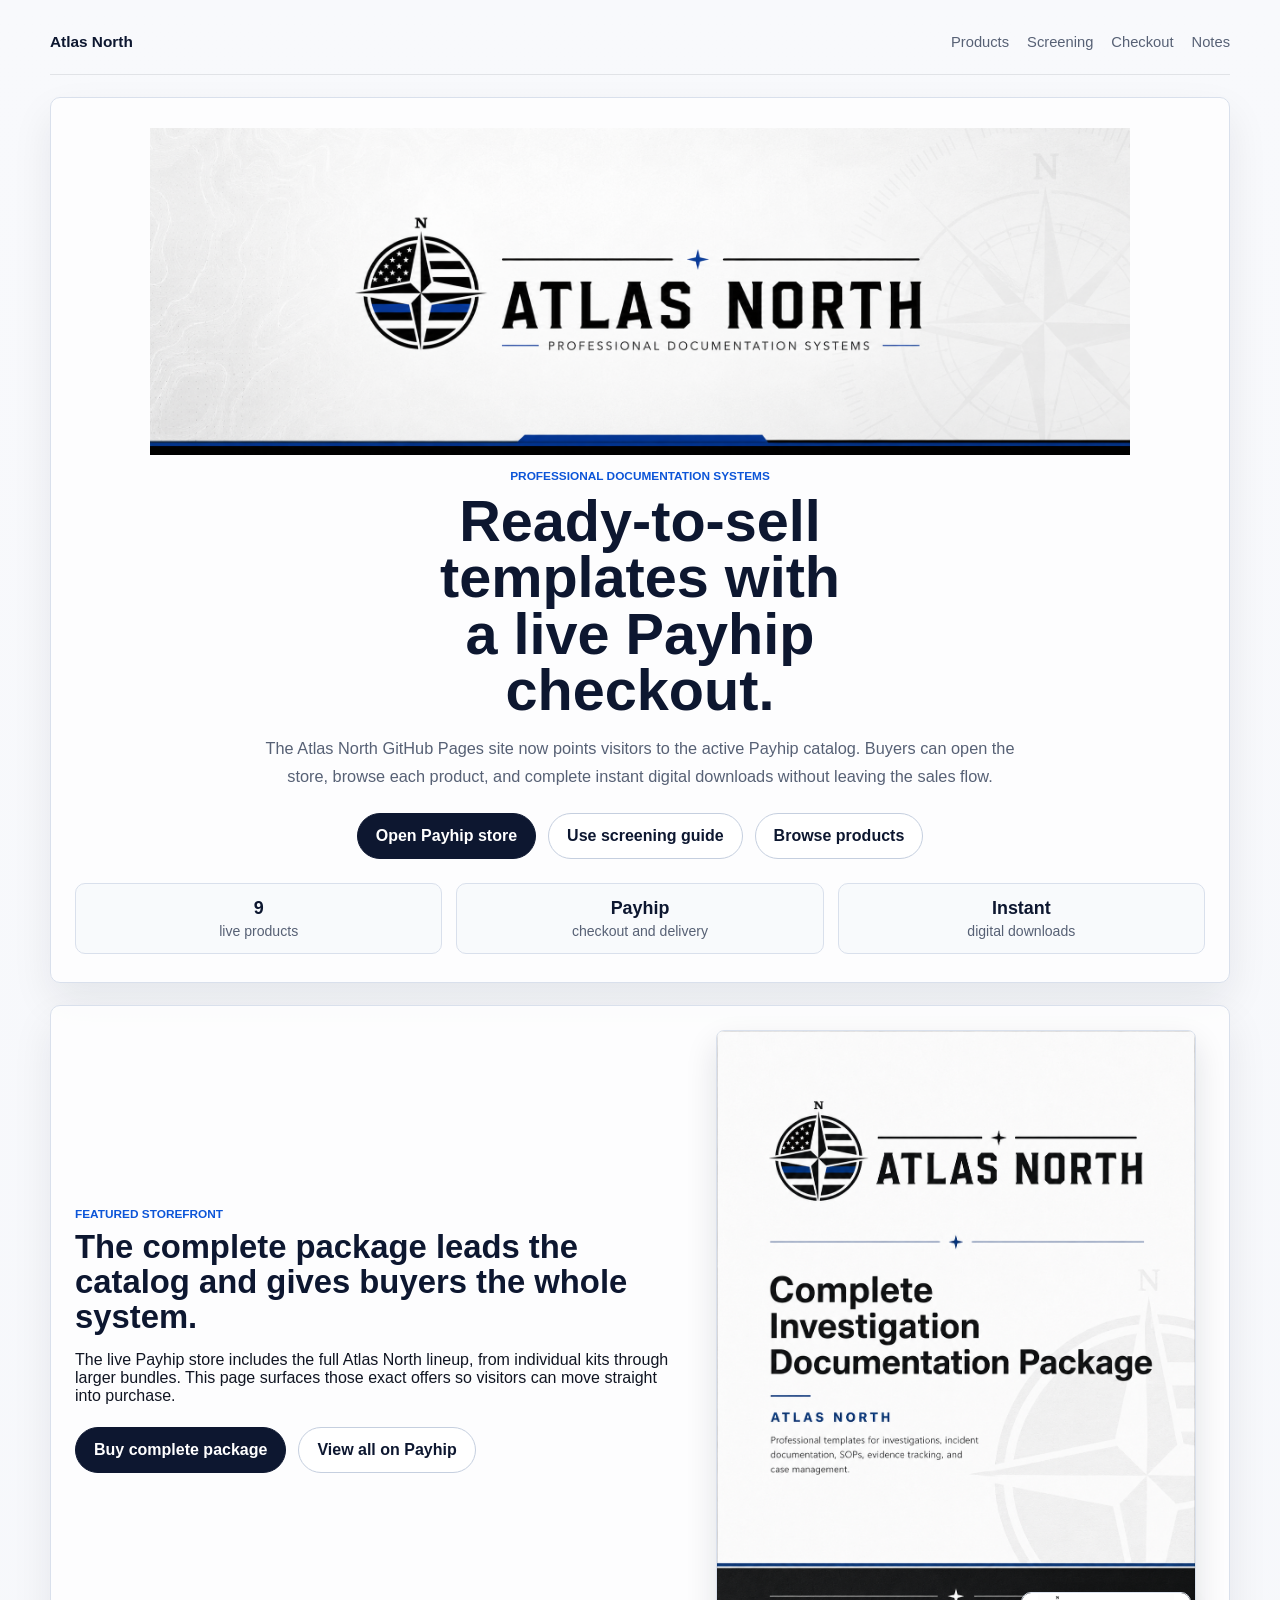
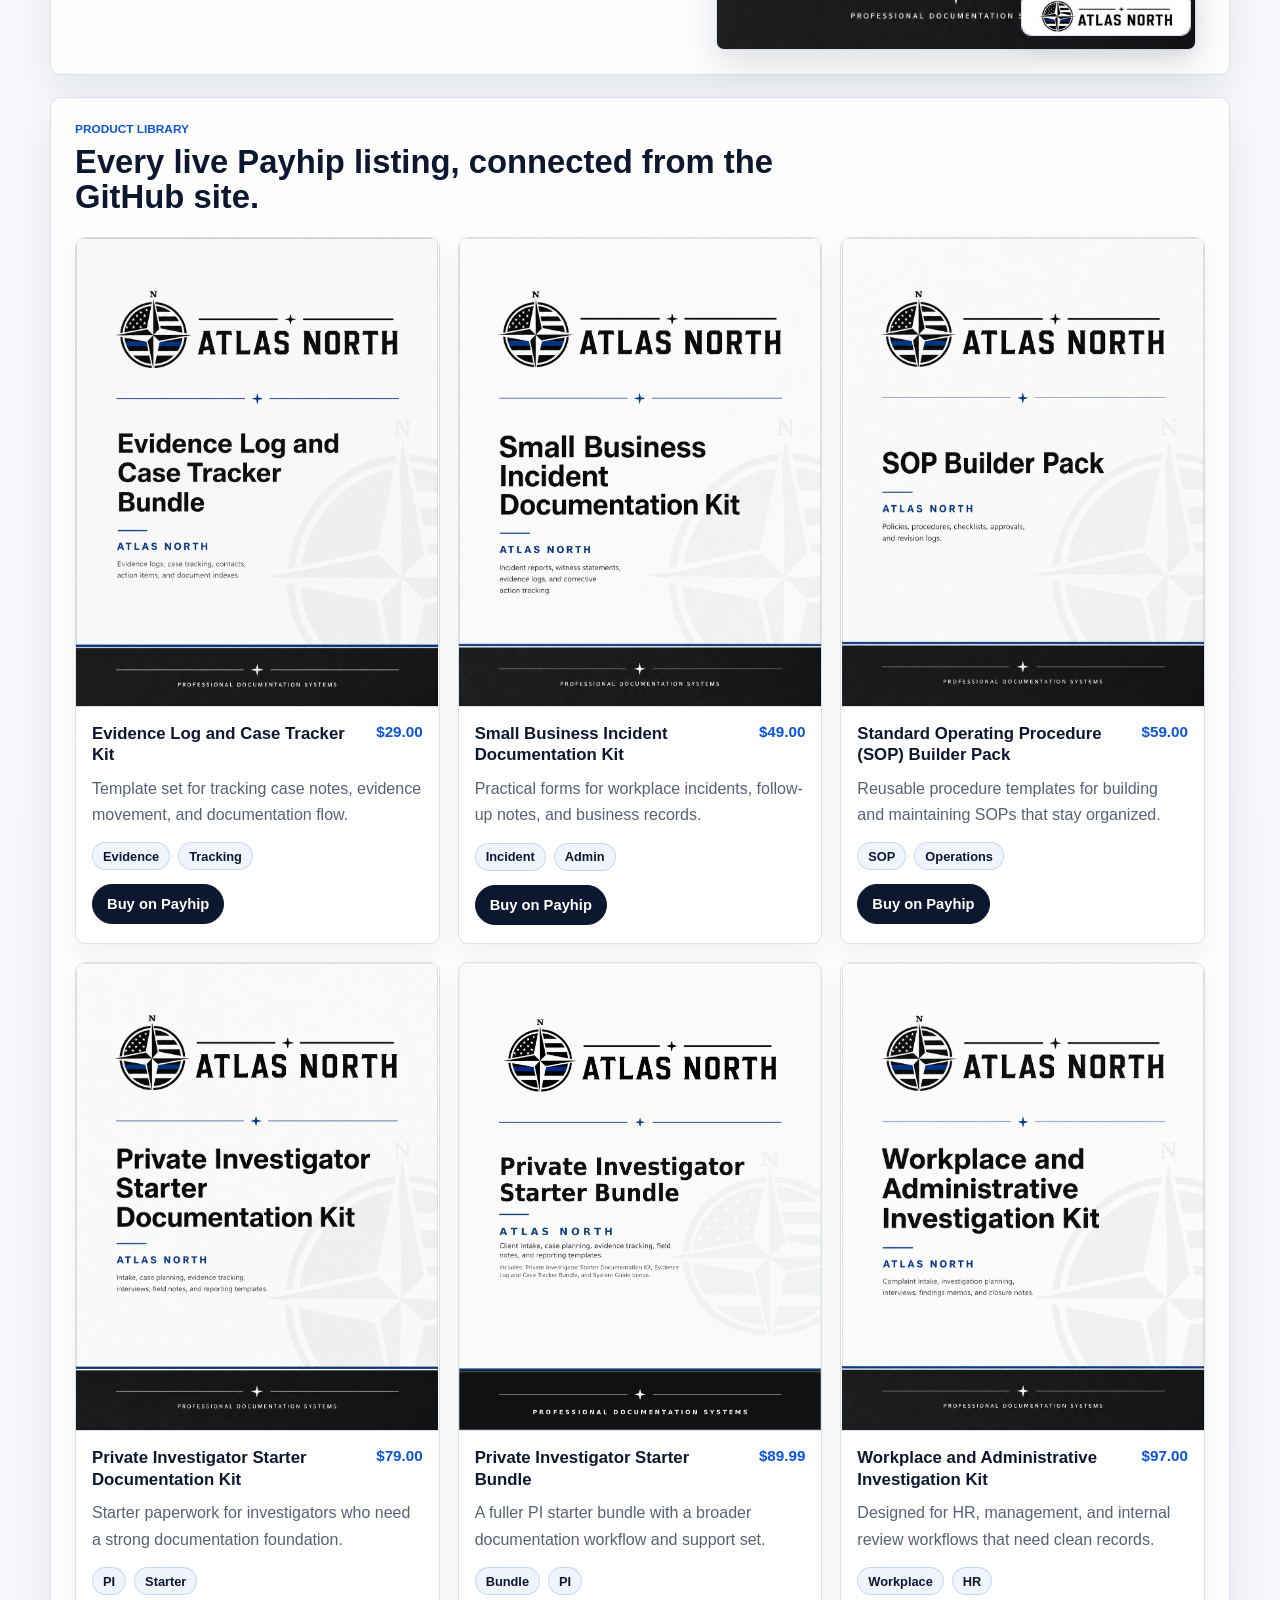
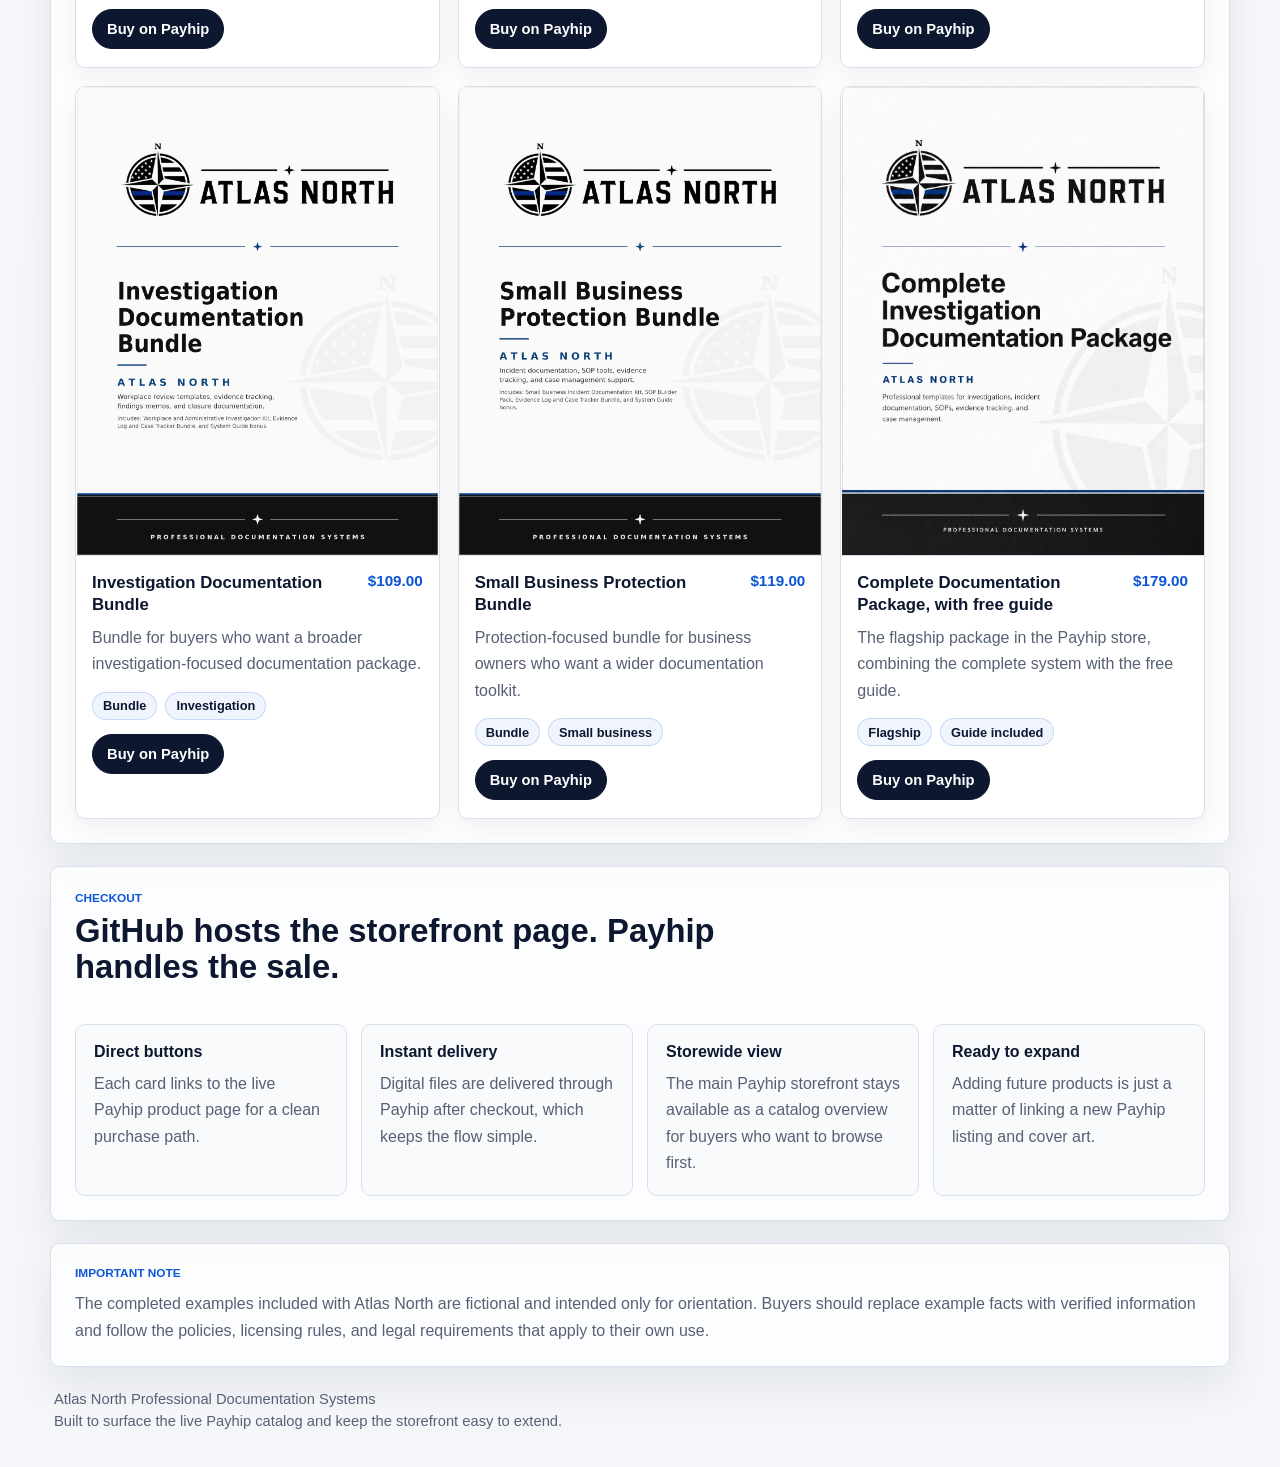
==== commit dad0c9d1: "Link screening page from storefront" ====
--- a/index.html
+++ b/index.html
@@ -18,6 +18,7 @@
         <a class="brand" href="#top" aria-label="Atlas North home">Atlas North</a>
         <nav class="nav">
           <a href="#products">Products</a>
+          <a href="screening.html">Screening</a>
           <a href="#checkout">Checkout</a>
           <a href="#notes">Notes</a>
         </nav>
@@ -43,6 +44,7 @@
             <a class="button button-primary" href="https://payhip.com/AtlasNorth" target="_blank" rel="noreferrer">
               Open Payhip store
             </a>
+            <a class="button button-secondary" href="screening.html">Use screening guide</a>
             <a class="button button-secondary" href="#products">Browse products</a>
           </div>
 
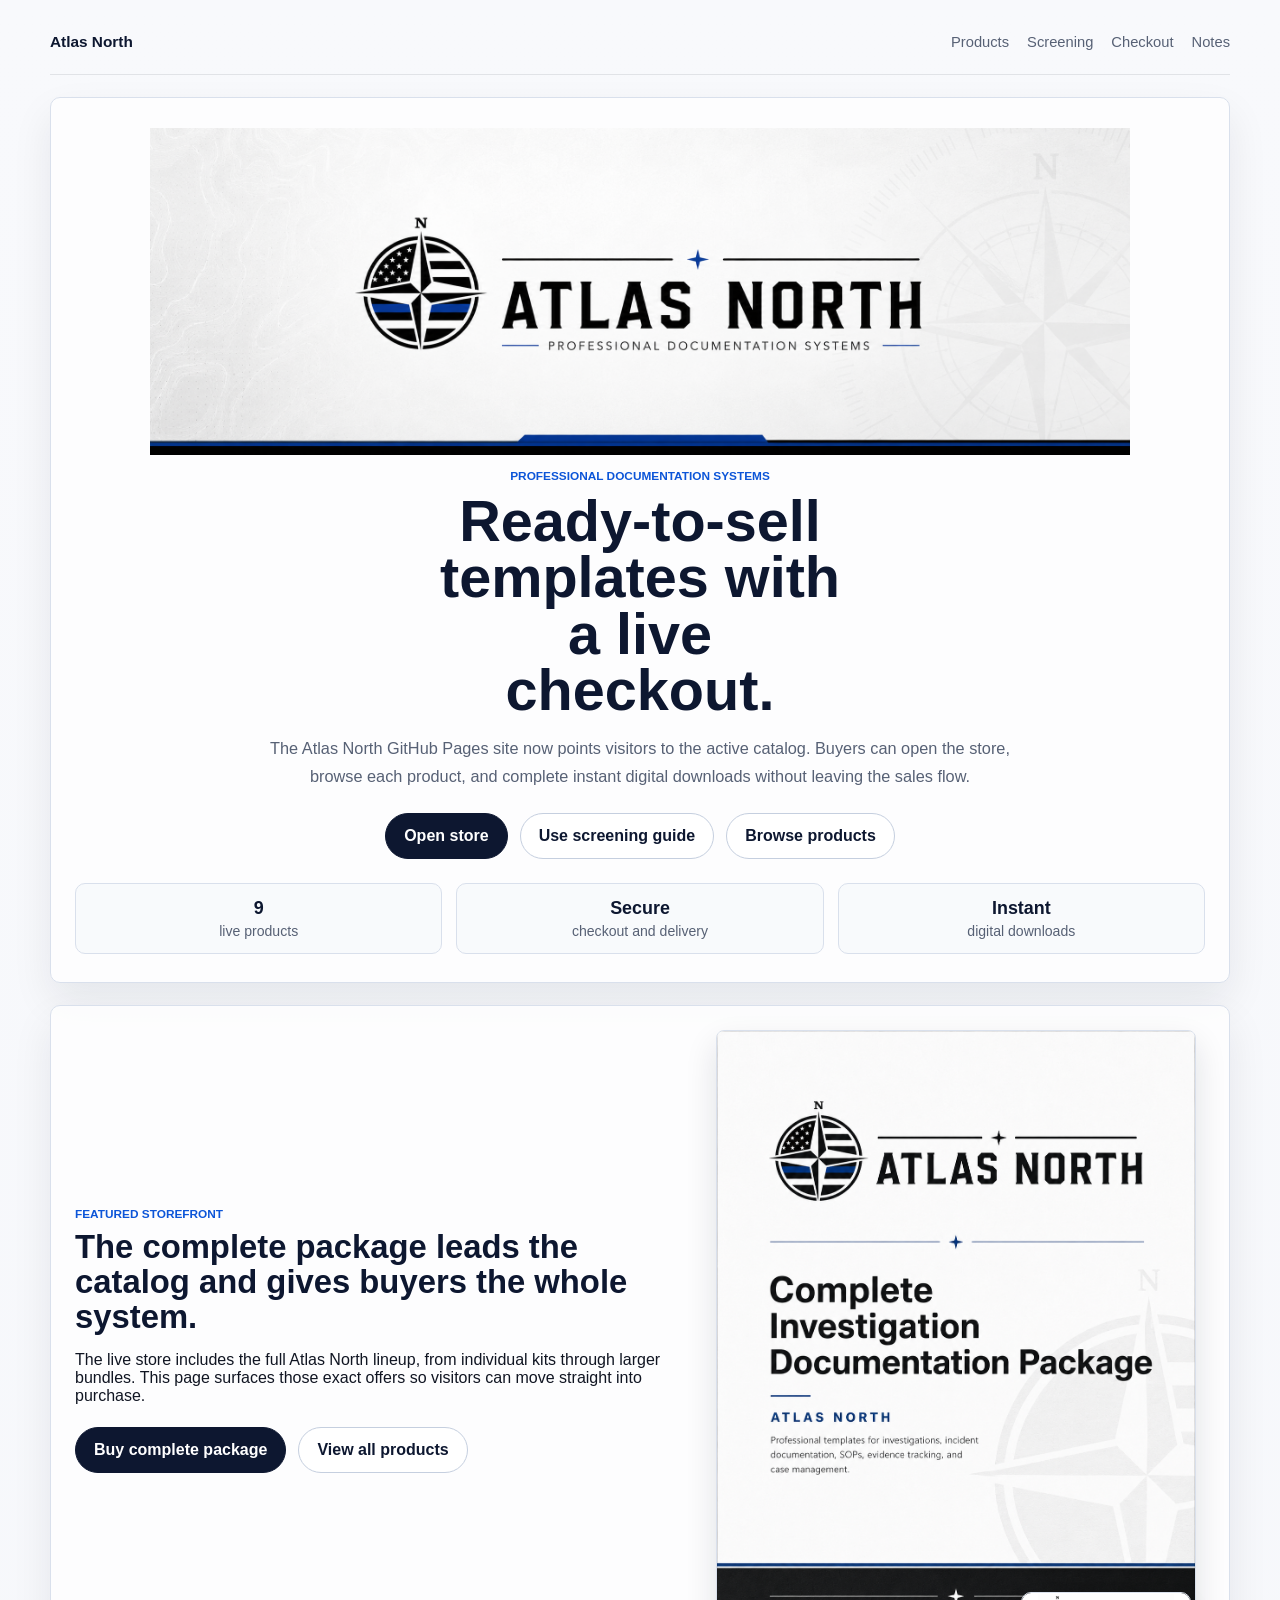
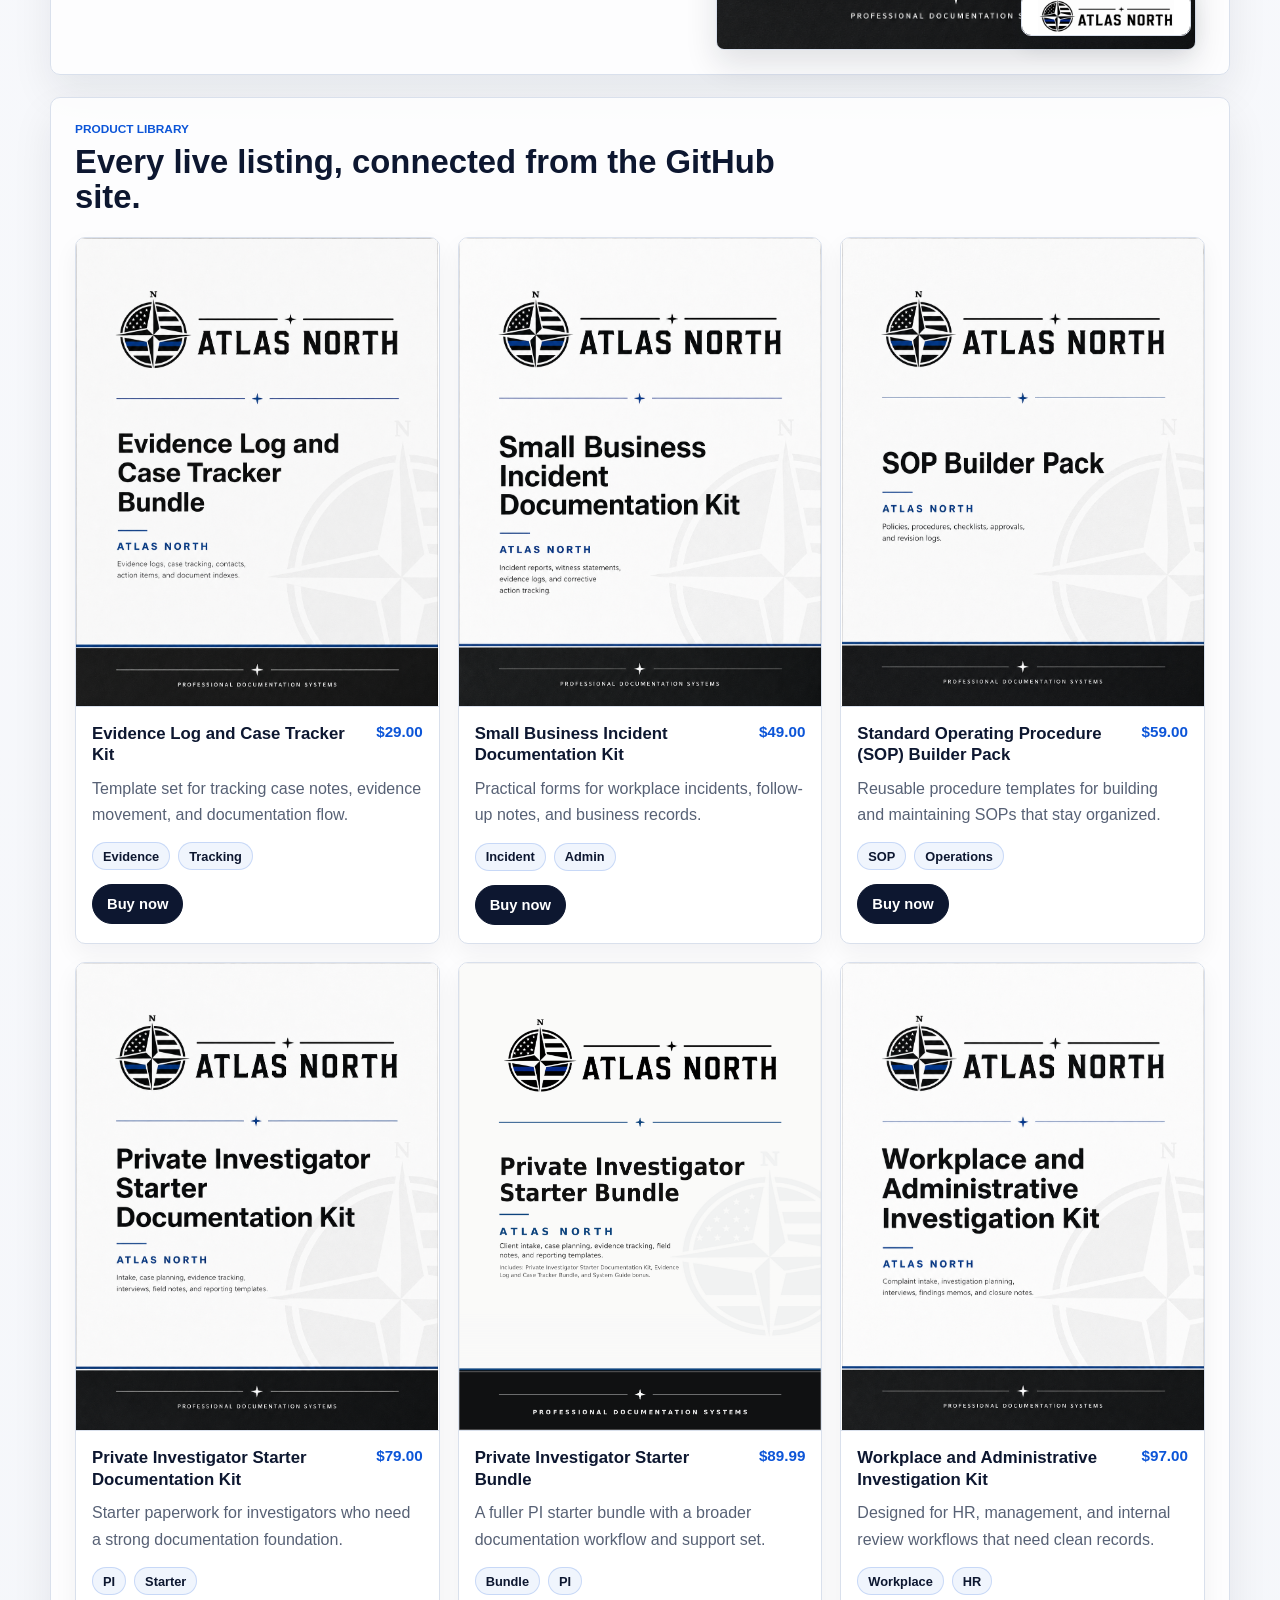
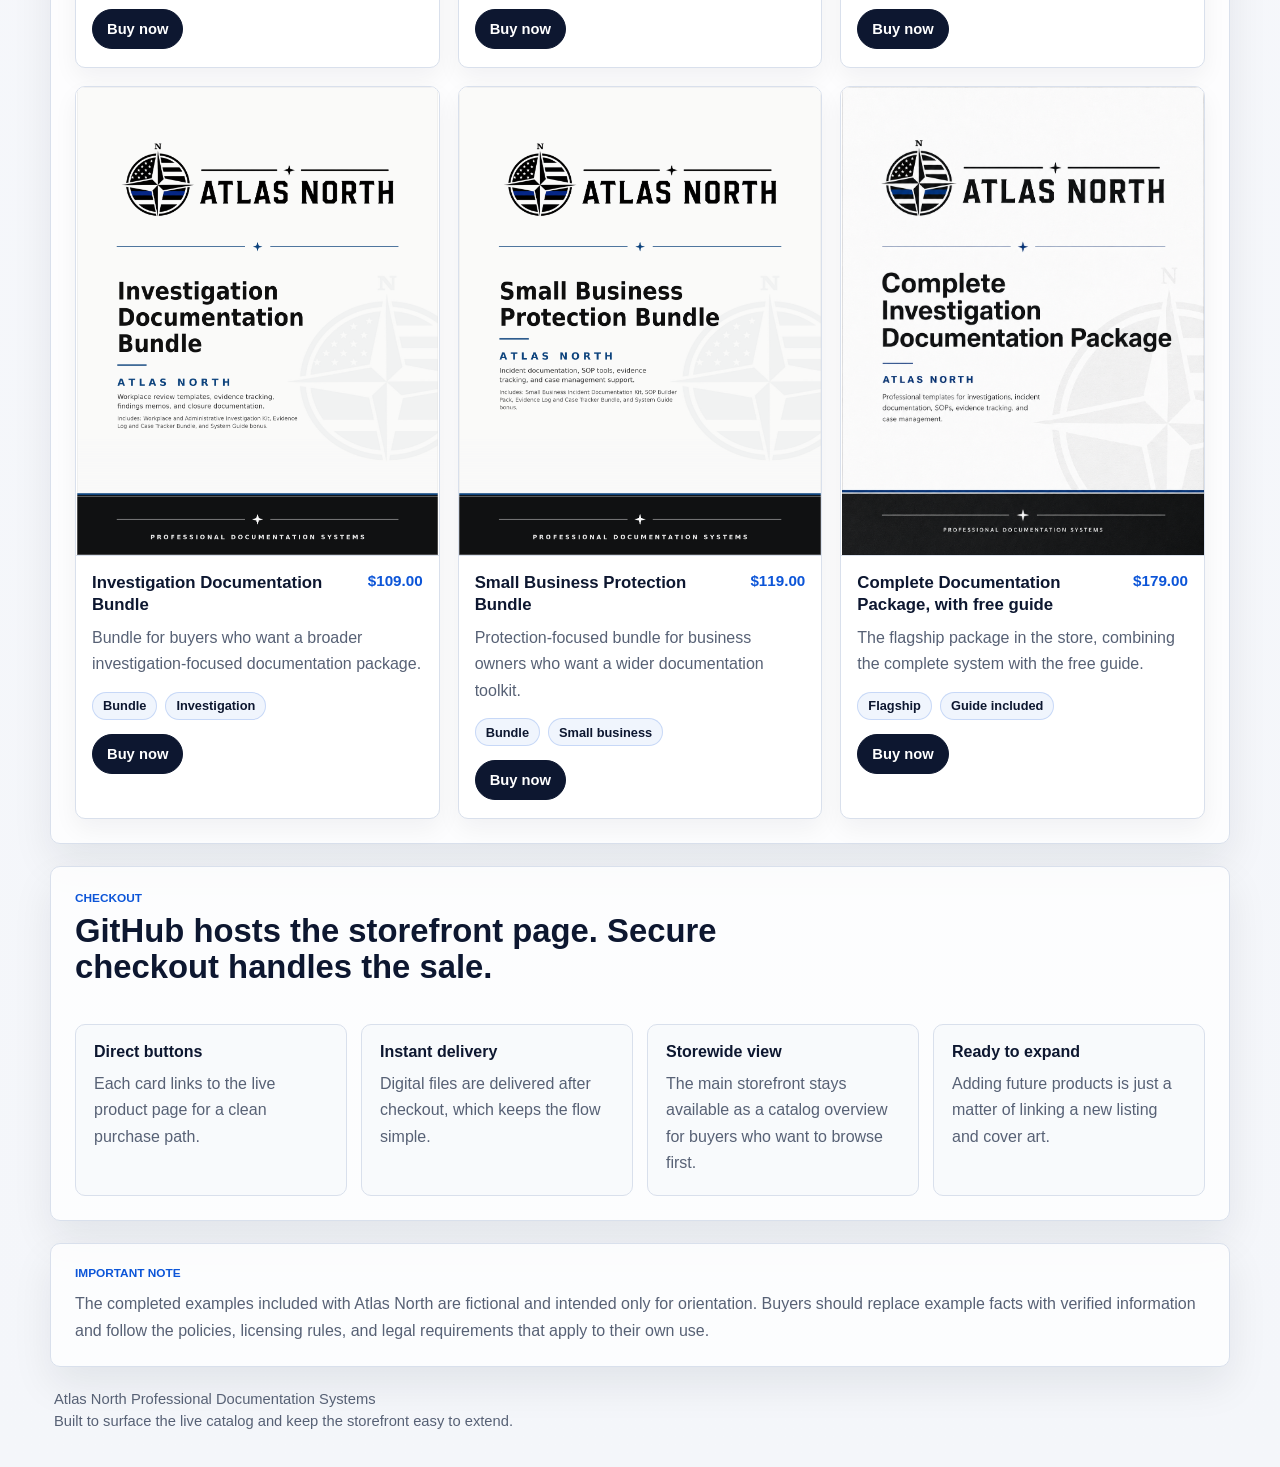
==== commit 9c4a559d: "Add Google AdSense verification code" ====
--- a/index.html
+++ b/index.html
@@ -5,12 +5,14 @@
     <meta name="viewport" content="width=device-width, initial-scale=1" />
     <meta
       name="description"
-      content="Atlas North documentation systems now links directly to the live Payhip catalog for instant digital downloads."
+      content="Atlas North documentation systems now links directly to the live catalog for instant digital downloads."
     />
     <meta name="theme-color" content="#0d1730" />
-    <title>Atlas North | Payhip Storefront</title>
+    <title>Atlas North | Storefront</title>
     <link rel="icon" href="favicon.svg" type="image/svg+xml" />
     <link rel="stylesheet" href="styles.css" />
+    <script async src="https://pagead2.googlesyndication.com/pagead/js/adsbygoogle.js?client=ca-pub-2686644003040607"
+         crossorigin="anonymous"></script>
   </head>
   <body>
     <div class="page-shell">
@@ -33,16 +35,16 @@
           />
 
           <p class="kicker">Professional documentation systems</p>
-          <h1>Ready-to-sell templates with a live Payhip checkout.</h1>
+          <h1>Ready-to-sell templates with a live checkout.</h1>
           <p class="lede">
             The Atlas North GitHub Pages site now points visitors to the active
-            Payhip catalog. Buyers can open the store, browse each product, and
+            catalog. Buyers can open the store, browse each product, and
             complete instant digital downloads without leaving the sales flow.
           </p>
 
           <div class="hero-actions">
             <a class="button button-primary" href="https://payhip.com/AtlasNorth" target="_blank" rel="noreferrer">
-              Open Payhip store
+              Open store
             </a>
             <a class="button button-secondary" href="screening.html">Use screening guide</a>
             <a class="button button-secondary" href="#products">Browse products</a>
@@ -54,7 +56,7 @@
               <span>live products</span>
             </li>
             <li>
-              <strong>Payhip</strong>
+              <strong>Secure</strong>
               <span>checkout and delivery</span>
             </li>
             <li>
@@ -69,7 +71,7 @@
             <p class="section-label">Featured storefront</p>
             <h2>The complete package leads the catalog and gives buyers the whole system.</h2>
             <p>
-              The live Payhip store includes the full Atlas North lineup, from
+              The live store includes the full Atlas North lineup, from
               individual kits through larger bundles. This page surfaces those
               exact offers so visitors can move straight into purchase.
             </p>
@@ -78,7 +80,7 @@
                 Buy complete package
               </a>
               <a class="button button-secondary" href="https://payhip.com/AtlasNorth" target="_blank" rel="noreferrer">
-                View all on Payhip
+                View all products
               </a>
             </div>
           </div>
@@ -91,7 +93,7 @@
             <img
               class="feature-badge"
               src="assets/payhip-logo.png"
-              alt="Payhip logo"
+              alt="Payment logo"
             />
           </div>
         </section>
@@ -99,7 +101,7 @@
         <section id="products" class="section-block">
           <div class="section-heading">
             <p class="section-label">Product library</p>
-            <h2>Every live Payhip listing, connected from the GitHub site.</h2>
+            <h2>Every live listing, connected from the GitHub site.</h2>
           </div>
 
           <div class="product-grid">
@@ -115,7 +117,7 @@
                   <span>Evidence</span>
                   <span>Tracking</span>
                 </div>
-                <a class="button button-primary button-small" href="https://payhip.com/b/xnjs8" target="_blank" rel="noreferrer">Buy on Payhip</a>
+                <a class="button button-primary button-small" href="https://payhip.com/b/xnjs8" target="_blank" rel="noreferrer">Buy now</a>
               </div>
             </article>
 
@@ -131,7 +133,7 @@
                   <span>Incident</span>
                   <span>Admin</span>
                 </div>
-                <a class="button button-primary button-small" href="https://payhip.com/b/ICSuf" target="_blank" rel="noreferrer">Buy on Payhip</a>
+                <a class="button button-primary button-small" href="https://payhip.com/b/ICSuf" target="_blank" rel="noreferrer">Buy now</a>
               </div>
             </article>
 
@@ -147,7 +149,7 @@
                   <span>SOP</span>
                   <span>Operations</span>
                 </div>
-                <a class="button button-primary button-small" href="https://payhip.com/b/bG1ha" target="_blank" rel="noreferrer">Buy on Payhip</a>
+                <a class="button button-primary button-small" href="https://payhip.com/b/bG1ha" target="_blank" rel="noreferrer">Buy now</a>
               </div>
             </article>
 
@@ -163,7 +165,7 @@
                   <span>PI</span>
                   <span>Starter</span>
                 </div>
-                <a class="button button-primary button-small" href="https://payhip.com/b/N2TQp" target="_blank" rel="noreferrer">Buy on Payhip</a>
+                <a class="button button-primary button-small" href="https://payhip.com/b/N2TQp" target="_blank" rel="noreferrer">Buy now</a>
               </div>
             </article>
 
@@ -179,7 +181,7 @@
                   <span>Bundle</span>
                   <span>PI</span>
                 </div>
-                <a class="button button-primary button-small" href="https://payhip.com/b/1onMa" target="_blank" rel="noreferrer">Buy on Payhip</a>
+                <a class="button button-primary button-small" href="https://payhip.com/b/1onMa" target="_blank" rel="noreferrer">Buy now</a>
               </div>
             </article>
 
@@ -195,7 +197,7 @@
                   <span>Workplace</span>
                   <span>HR</span>
                 </div>
-                <a class="button button-primary button-small" href="https://payhip.com/b/pC539" target="_blank" rel="noreferrer">Buy on Payhip</a>
+                <a class="button button-primary button-small" href="https://payhip.com/b/pC539" target="_blank" rel="noreferrer">Buy now</a>
               </div>
             </article>
 
@@ -211,7 +213,7 @@
                   <span>Bundle</span>
                   <span>Investigation</span>
                 </div>
-                <a class="button button-primary button-small" href="https://payhip.com/b/ohDwU" target="_blank" rel="noreferrer">Buy on Payhip</a>
+                <a class="button button-primary button-small" href="https://payhip.com/b/ohDwU" target="_blank" rel="noreferrer">Buy now</a>
               </div>
             </article>
 
@@ -227,7 +229,7 @@
                   <span>Bundle</span>
                   <span>Small business</span>
                 </div>
-                <a class="button button-primary button-small" href="https://payhip.com/b/Uytnj" target="_blank" rel="noreferrer">Buy on Payhip</a>
+                <a class="button button-primary button-small" href="https://payhip.com/b/Uytnj" target="_blank" rel="noreferrer">Buy now</a>
               </div>
             </article>
 
@@ -238,12 +240,12 @@
                   <h3>Complete Documentation Package, with free guide</h3>
                   <span class="price">$179.00</span>
                 </div>
-                <p>The flagship package in the Payhip store, combining the complete system with the free guide.</p>
+                <p>The flagship package in the store, combining the complete system with the free guide.</p>
                 <div class="tag-row">
                   <span>Flagship</span>
                   <span>Guide included</span>
                 </div>
-                <a class="button button-primary button-small" href="https://payhip.com/b/CqsoE" target="_blank" rel="noreferrer">Buy on Payhip</a>
+                <a class="button button-primary button-small" href="https://payhip.com/b/CqsoE" target="_blank" rel="noreferrer">Buy now</a>
               </div>
             </article>
           </div>
@@ -252,25 +254,25 @@
         <section id="checkout" class="section-block split-block">
           <div class="section-heading">
             <p class="section-label">Checkout</p>
-            <h2>GitHub hosts the storefront page. Payhip handles the sale.</h2>
+            <h2>GitHub hosts the storefront page. Secure checkout handles the sale.</h2>
           </div>
 
           <div class="format-grid">
             <article class="info-card">
               <h3>Direct buttons</h3>
-              <p>Each card links to the live Payhip product page for a clean purchase path.</p>
+              <p>Each card links to the live product page for a clean purchase path.</p>
             </article>
             <article class="info-card">
               <h3>Instant delivery</h3>
-              <p>Digital files are delivered through Payhip after checkout, which keeps the flow simple.</p>
+              <p>Digital files are delivered after checkout, which keeps the flow simple.</p>
             </article>
             <article class="info-card">
               <h3>Storewide view</h3>
-              <p>The main Payhip storefront stays available as a catalog overview for buyers who want to browse first.</p>
+              <p>The main storefront stays available as a catalog overview for buyers who want to browse first.</p>
             </article>
             <article class="info-card">
               <h3>Ready to expand</h3>
-              <p>Adding future products is just a matter of linking a new Payhip listing and cover art.</p>
+              <p>Adding future products is just a matter of linking a new listing and cover art.</p>
             </article>
           </div>
         </section>
@@ -288,8 +290,8 @@
 
       <footer class="footer">
         <p>Atlas North Professional Documentation Systems</p>
-        <p>Built to surface the live Payhip catalog and keep the storefront easy to extend.</p>
+        <p>Built to surface the live catalog and keep the storefront easy to extend.</p>
       </footer>
     </div>
   </body>
-</html>
+</html>
